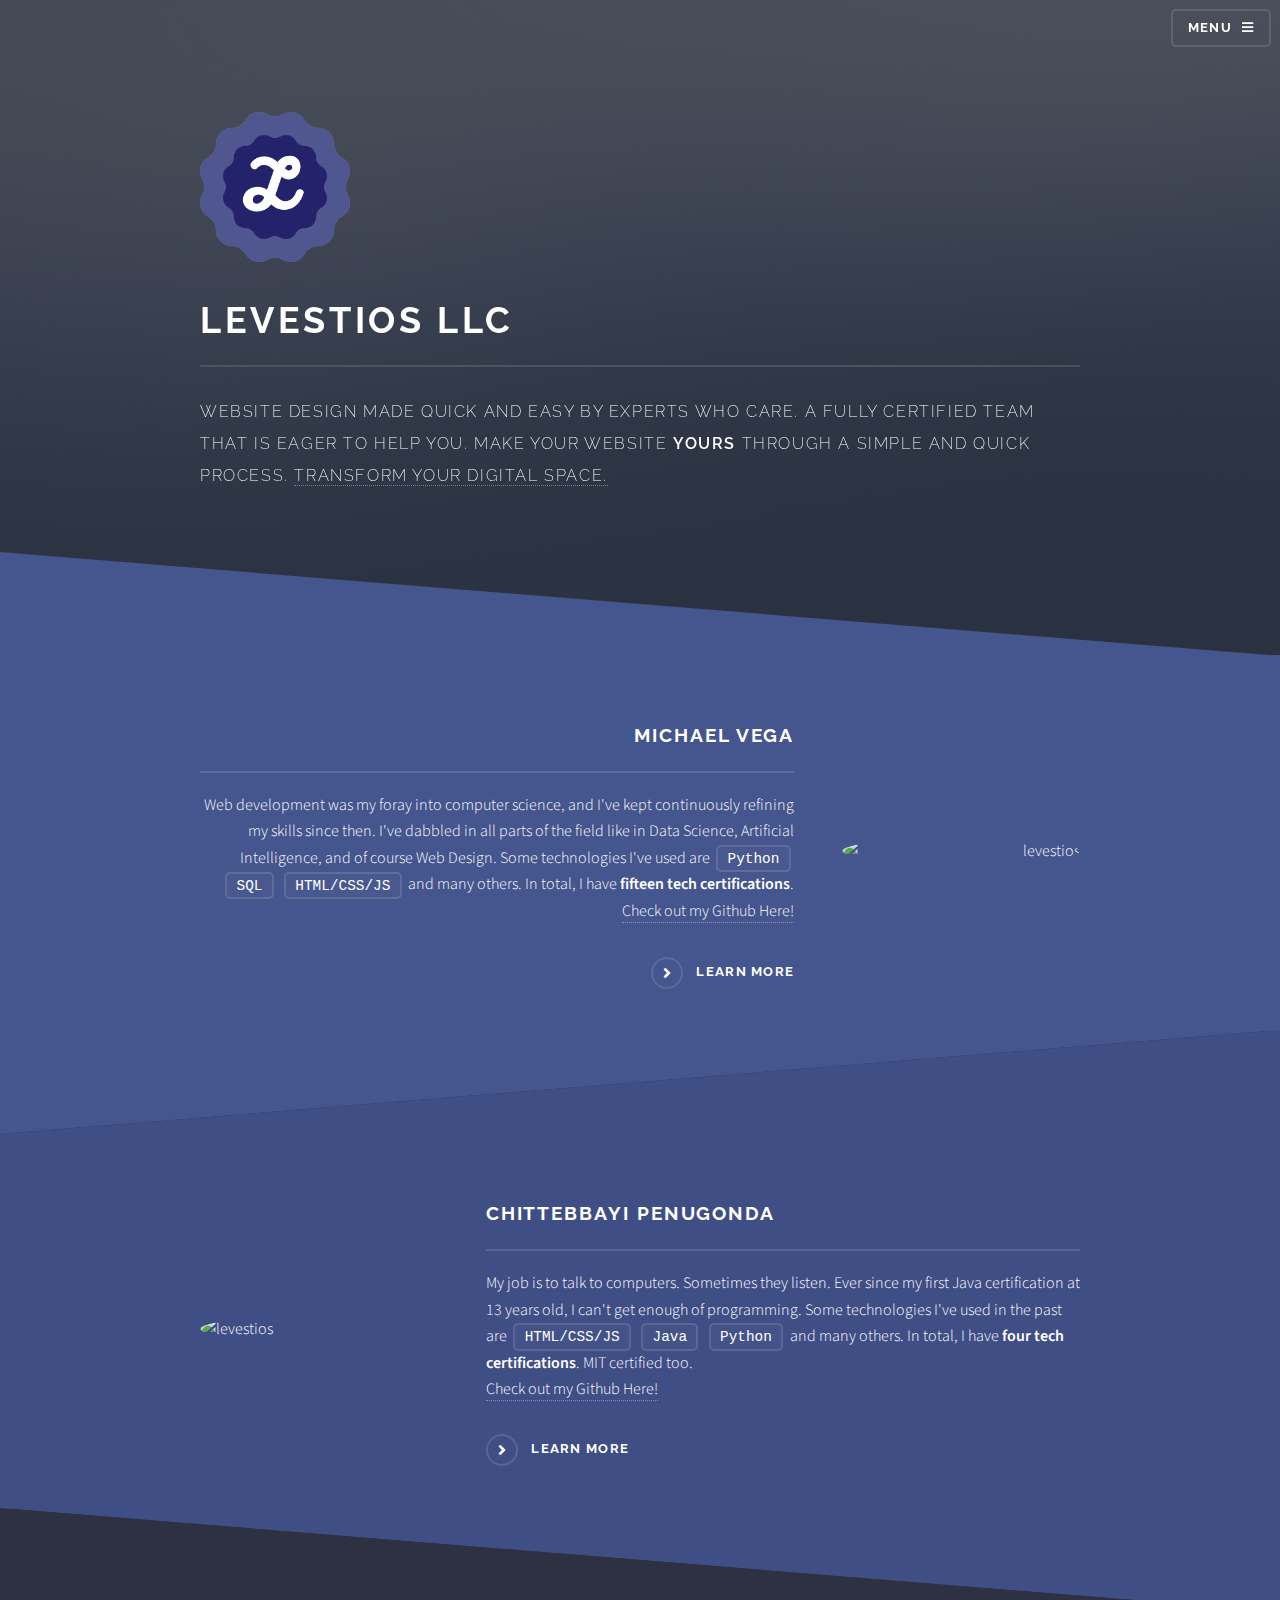
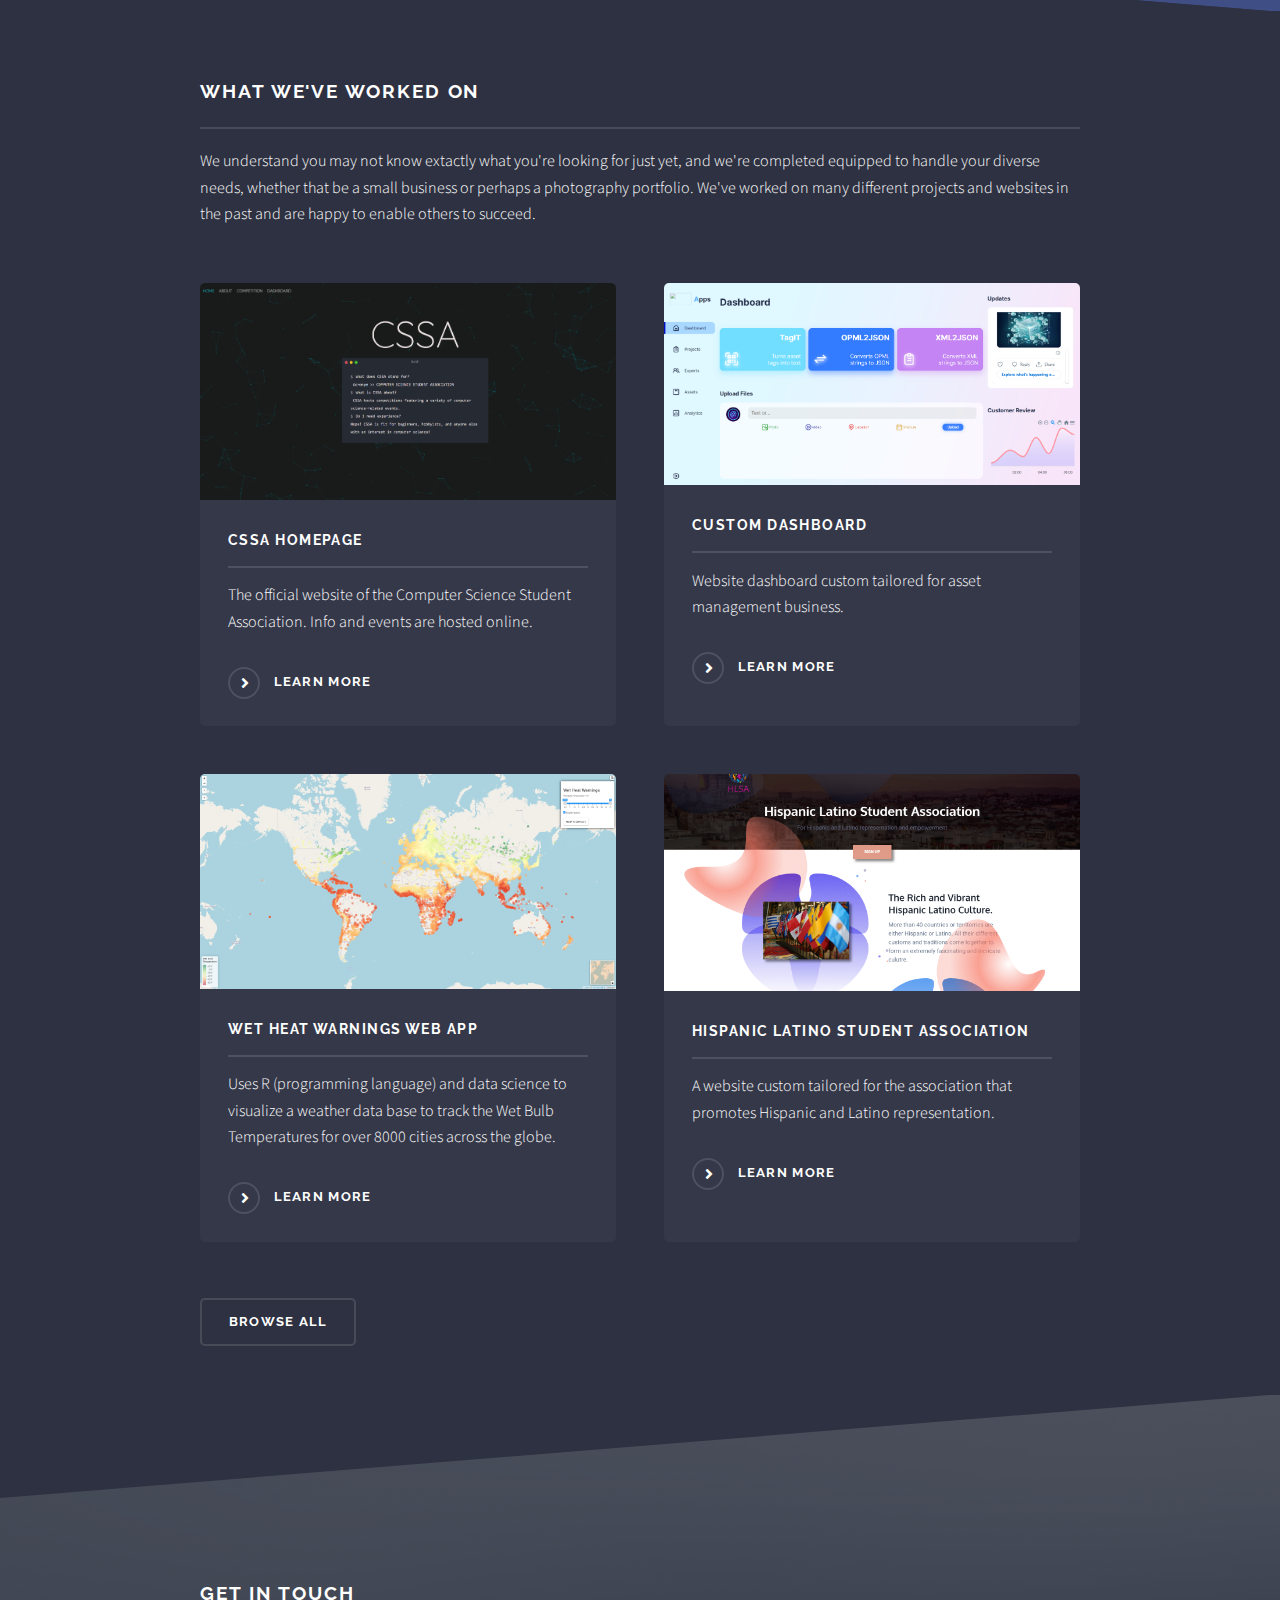
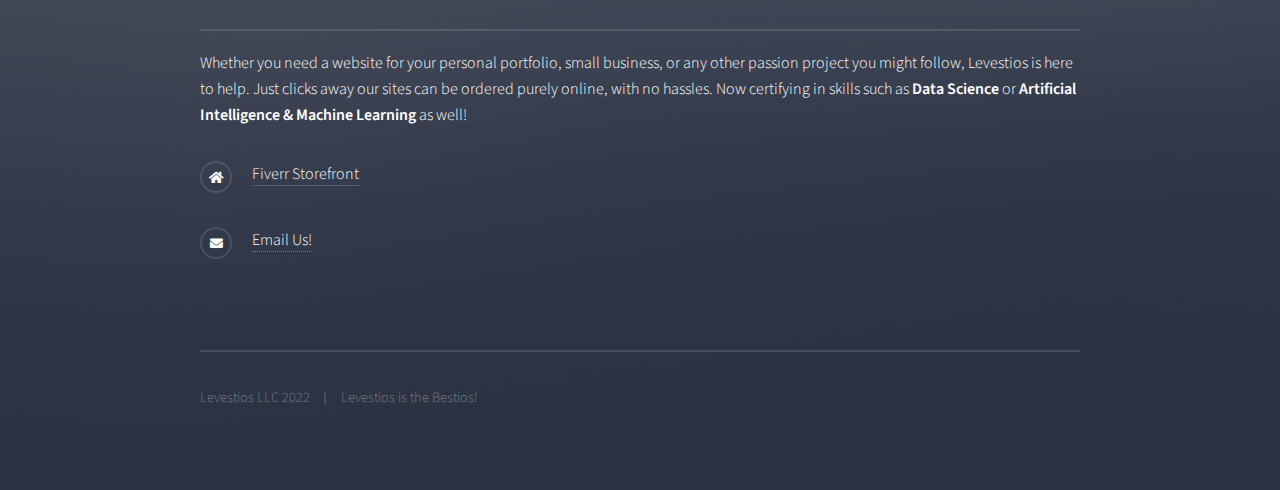
==== index.html @ 8ec15cff "Update Portfolio and Fix Bug Add dashsitepic.png Update index.html" ====
<!DOCTYPE HTML>
<!--
	Solid State by HTML5 UP
	html5up.net | @ajlkn
	Free for personal and commercial use under the CCA 3.0 license (html5up.net/license)
-->
<html style="scroll-behavior: smooth">
	<head>
		<title>Levestios - Custom Web Design and Web Development</title>
		<meta charset="utf-8" />
		<meta name="viewport" content="width=device-width, initial-scale=1, user-scalable=no" />
		<link rel="stylesheet" href="assets/css/main.css" />
		<noscript><link rel="stylesheet" href="assets/css/noscript.css" /></noscript>
		<link rel="apple-touch-icon" sizes="180x180" href="/assets/favicon/apple-touch-icon.png">
		<link rel="icon" type="image/png" sizes="32x32" href="/assets/favicon/favicon-32x32.png">
		<link rel="icon" type="image/png" sizes="16x16" href="/assets/favicon/favicon-16x16.png">
		<link rel="manifest" href="/assets/favicon/site.webmanifest">
		<link rel="mask-icon" href="/assets/favicon/safari-pinned-tab.svg" color="#5bbad5">
		<link rel="shortcut icon" href="/assets/favicon/favicon.ico">
		<meta name="msapplication-TileColor" content="#da532c">
		<meta name="msapplication-config" content="/assets/favicon/browserconfig.xml">
		<meta name="theme-color" content="#ffffff">
		<meta name="description" content="Levestios LLC offers quick and easy business solution to your custom Web Development and Web Design needs. Our certified team will help you succeed, with sites custom tailored to any diverse interest you may have.">
	</head>
	<body class="is-preload">

		<!-- Page Wrapper -->
			<div id="page-wrapper">

				<!-- Header -->
					<header id="header" class="alt">
						<h1><a href="index.html">Levestios LLC</a></h1>
						<nav>
							<a href="#menu">Menu</a>
						</nav>
					</header>

				<!-- Menu -->
					<nav id="menu">
						<div class="inner">
							<h2>Menu</h2>
							<ul class="links">
								<li><a href="index.html">Home</a></li>
								<!--<li><a href="generic.html">Generic</a></li>-->
								<li><a href="#two">Our Team</a></li>
								<li><a href="#four">Portfolio</a></li>
                                <li><a href="#footer">Contact Us</a></li>
							</ul>
							<a href="#" class="close">Close</a>
						</div>
					</nav>

				<!-- Banner -->
					<section id="banner">
						<div class="inner">
							<div class="logo"><img style="width:150px;" src="/images/levestiostemplogo150.png" alt="levestios"/></div>
							<h2>Levestios LLC</h2>
							<p>Website Design made Quick and Easy by Experts Who Care. A Fully Certified Team that is Eager to help you. Make Your Website <b>Yours</b> through a Simple and Quick Process. <a href="https://www.fiverr.com/levestios" target="_blank" rel="noopener noreferrer"> Transform your Digital Space. </a></p>
						</div>
					</section>

				<!-- Wrapper -->
					<section id="wrapper">

						<!-- One 
							<section id="one" class="wrapper spotlight style1">
								<div class="inner">
									<a href="#" class="image"><img src="images/pic01.jpg" alt="" /></a>
									<div class="content">
										<h2 class="major">Magna arcu feugiat</h2>
										<p>Lorem ipsum dolor sit amet, etiam lorem adipiscing elit. Cras turpis ante, nullam sit amet turpis non, sollicitudin posuere urna. Mauris id tellus arcu. Nunc vehicula id nulla dignissim dapibus. Nullam ultrices, neque et faucibus viverra, ex nulla cursus.</p>
										<a href="#" class="special">Learn more</a>
									</div>
								</div>
							</section>
                        -->
						<!-- Two -->
							<section id="two" class="wrapper alt spotlight style2" style="padding-top: 1em;">
								<div class="inner">
									<a href="https://www.linkedin.com/in/michael-vega-97745521a/" class="image" target="_blank" rel="noopener noreferrer" ><img src="https://media-exp1.licdn.com/dms/image/C4E03AQGpZi_vOXliXg/profile-displayphoto-shrink_800_800/0/1629336868183?e=1662595200&v=beta&t=Gaq4gR0NbRN5dTYi8Jad72DLJrU2Q2PyxIu1vJbA6wo" alt="levestios" /></a>
									<div class="content">
										<h2 class="major">Michael Vega</h2>
										<p>Web development was my foray into computer science, and I've kept continuously refining my skills since then. I've dabbled in all parts of the field like in Data Science, Artificial Intelligence, and of course Web Design. Some technologies I've used are <code>Python</code> <code>SQL</code> <code>HTML/CSS/JS</code> and many others. In total, I have <b>fifteen tech certifications</b>. <br /><a href="https://github.com/michaelvega" target="_blank" rel="noopener noreferrer">Check out my Github Here!</a></p>
										<a href="https://www.linkedin.com/in/michael-vega-97745521a/" target="_blank" rel="noopener noreferrer" class="special">Learn more</a>
									</div>
								</div>
							</section>
                            
						<!-- Three -->
							<section id="three" class="wrapper spotlight style3" style="padding-top: 1em;">
								<div class="inner">
									<a href="https://www.linkedin.com/in/chittebbayi-penugonda-4a03ab209/" class="image" target="_blank" rel="noopener noreferrer"><img src="https://media-exp1.licdn.com/dms/image/C4E03AQGyLd-Wp8QLLg/profile-displayphoto-shrink_400_400/0/1629583578107?e=1662595200&v=beta&t=_5Z2n3_vvBmTaMFYYf-M320PAJbXQGPF---VeZ15OpM" alt="levestios" /></a>
									<div class="content">
										<h2 class="major">Chittebbayi Penugonda</h2>
										<p>My job is to talk to computers. Sometimes they listen. Ever since my first Java certification at 13 years old, I can't get enough of programming. Some technologies I've used in the past are <code>HTML/CSS/JS</code> <code>Java</code> <code>Python</code> and many others. In total, I have <b>four tech certifications</b>. MIT certified too. <br /><a href="https://github.com/ChittebbayiPenugonda" target="_blank" rel="noopener noreferrer">Check out my Github Here!</a></p>
										<a href="https://www.linkedin.com/in/chittebbayi-penugonda-4a03ab209/" target="_blank" rel="noopener noreferrer" class="special">Learn more</a>
									</div>
								</div>
							</section>
                        
						<!-- Four -->
							<section id="four" class="wrapper alt style1" style="padding-top: 1em;">
								<div class="inner">
									<h2 class="major">What We've Worked On</h2>
									<p>We understand you may not know extactly what you're looking for just yet, and we're completed equipped to handle your diverse needs, whether that be a small business or perhaps a photography portfolio. We've worked on many different projects and websites in the past and are happy to enable others to succeed. </p>
									<section class="features">
										<article>
											<a href="https://chittebbayipenugonda.github.io/Portfo/" target="_blank" rel="noopener noreferrer" class="image"><img src="images/cssapic2.png" alt="levestios" /></a>
											<h3 class="major">CSSA Homepage</h3>
											<p>The official website of the Computer Science Student Association. Info and events are hosted online.</p>
											<a href="https://chittebbayipenugonda.github.io/Portfo/" class="special" target="_blank" rel="noopener noreferrer">Learn more</a>
										</article>
										<article>
											<a href="#" class="image"><img src="images/dashsitepic.png" alt="levestios" /></a>
											<h3 class="major">Custom Dashboard</h3>
											<p>Website dashboard custom tailored for asset management business. </p>
											<a href="#" class="special" class="special">Learn more</a>
										</article>
										<article>
											<a href="https://michaelvega.shinyapps.io/WetHeatWarnings/" target="_blank" rel="noopener noreferrer" class="image"><img src="images/wetheatwarningspic.png" alt="levestios" /></a>
											<h3 class="major">Wet Heat Warnings Web App</h3>
											<p>Uses R (programming language) and data science to visualize a weather data base to track the Wet Bulb Temperatures for over 8000 cities across the globe.</p>
											<a href="https://michaelvega.shinyapps.io/WetHeatWarnings/" class="special" target="_blank" rel="noopener noreferrer">Learn more</a>
										</article>
										<article>
											<a href="https://sfhlas.github.io/main/" target="_blank" rel="noopener noreferrer" class="image"><img src="images/hlsapic.png" alt="levestios" /></a>
											<h3 class="major">Hispanic Latino Student Association</h3>
											<p>A website custom tailored for the association that promotes Hispanic and Latino representation. </p>
											<a href="https://sfhlas.github.io/main/" class="special" target="_blank" rel="noopener noreferrer">Learn more</a>
										</article>
									</section>
									<ul class="actions">
										<li><a href="#four" class="button">Browse All</a></li>
									</ul>
								</div>
							</section>

					</section>

				<!-- Footer -->
					<section id="footer">
						<div class="inner">
							<h2 class="major">Get in touch</h2>
							<p>Whether you need a website for your personal portfolio, small business, or any other passion project you might follow, Levestios is here to help. Just clicks away our sites can be ordered purely online, with no hassles. Now certifying in skills such as <b>Data Science</b> or <b>Artificial Intelligence & Machine Learning</b> as well! </p>
                            <!--
							<form method="post" action="#">
								<div class="fields">
									<div class="field">
										<label for="name">Name</label>
										<input type="text" name="name" id="name" />
									</div>
									<div class="field">
										<label for="email">Email</label>
										<input type="email" name="email" id="email" />
									</div>
									<div class="field">
										<label for="message">Message</label>
										<textarea name="message" id="message" rows="4"></textarea>
									</div>
								</div>
								<ul class="actions">
									<li><input type="submit" value="Send Message" /></li>
								</ul>
							</form>
                            -->
							<ul class="contact">
								<li class="icon solid fa-home">
									<a href="https://www.fiverr.com/levestios" target="_blank" rel="noopener noreferrer">Fiverr Storefront</a>
								</li>
                                <!--
								<li class="icon solid fa-phone">(000) 000-0000</li>-->
								<li class="icon solid fa-envelope"><a href="mailto: levestios@gmail.com">Email Us!</a></li>
                                <!--
								<li class="icon brands fa-twitter"><a href="#">twitter.com/untitled-tld</a></li>
								<li class="icon brands fa-facebook-f"><a href="#">facebook.com/untitled-tld</a></li>
								<li class="icon brands fa-instagram"><a href="#">instagram.com/untitled-tld</a></li>
                                -->
							</ul>
							<ul class="copyright">
								<li>Levestios LLC 2022</li><!--<li>Design: <a href="http://html5up.net">HTML5 UP</a></li>--><li>Levestios is the Bestios!</li>
							</ul>
						</div>
					</section>

			</div>

		<!-- Scripts -->
			<script src="assets/js/jquery.min.js"></script>
			<script src="assets/js/jquery.scrollex.min.js"></script>
			<script src="assets/js/browser.min.js"></script>
			<script src="assets/js/breakpoints.min.js"></script>
			<script src="assets/js/util.js"></script>
			<script src="assets/js/main.js"></script>

	</body>
</html>
---- assets/css/main.css ----
@import url(fontawesome-all.min.css);
@import url("https://fonts.googleapis.com/css?family=Raleway:200,700|Source+Sans+Pro:300,600,300italic,600italic");

/*
	Solid State by HTML5 UP
	html5up.net | @ajlkn
	Free for personal and commercial use under the CCA 3.0 license (html5up.net/license)
*/

html, body, div, span, applet, object,
iframe, h1, h2, h3, h4, h5, h6, p, blockquote,
pre, a, abbr, acronym, address, big, cite,
code, del, dfn, em, img, ins, kbd, q, s, samp,
small, strike, strong, sub, sup, tt, var, b,
u, i, center, dl, dt, dd, ol, ul, li, fieldset,
form, label, legend, table, caption, tbody,
tfoot, thead, tr, th, td, article, aside,
canvas, details, embed, figure, figcaption,
footer, header, hgroup, menu, nav, output, ruby,
section, summary, time, mark, audio, video {
	margin: 0;
	padding: 0;
	border: 0;
	font-size: 100%;
	font: inherit;
	vertical-align: baseline;}

article, aside, details, figcaption, figure,
footer, header, hgroup, menu, nav, section {
	display: block;}

body {
	line-height: 1;
}

ol, ul {
	list-style: none;
}

blockquote, q {
	quotes: none;
}

	blockquote:before, blockquote:after, q:before, q:after {
		content: '';
		content: none;
	}

table {
	border-collapse: collapse;
	border-spacing: 0;
}

body {
	-webkit-text-size-adjust: none;
}

mark {
	background-color: transparent;
	color: inherit;
}

input::-moz-focus-inner {
	border: 0;
	padding: 0;
}

input, select, textarea {
	-moz-appearance: none;
	-webkit-appearance: none;
	-ms-appearance: none;
	appearance: none;
}

/* Basic */

	@-ms-viewport {
		width: device-width;
	}

	body {
		-ms-overflow-style: scrollbar;
	}

	@media screen and (max-width: 480px) {

		html, body {
			min-width: 320px;
		}

	}

	html {
		box-sizing: border-box;
	}

	*, *:before, *:after {
		box-sizing: inherit;
	}

	body {
		background-color: #2e3141;
		background-image: linear-gradient(to top, rgba(46, 49, 65, 0.8), rgba(46, 49, 65, 0.8)), url("../../images/bg.jpg");
		background-size: auto,
 cover;
		background-attachment: fixed,
 fixed;
		background-position: center,
 center;
	}

		body.is-preload *, body.is-preload *:before, body.is-preload *:after {
			-moz-animation: none !important;
			-webkit-animation: none !important;
			-ms-animation: none !important;
			animation: none !important;
			-moz-transition: none !important;
			-webkit-transition: none !important;
			-ms-transition: none !important;
			transition: none !important;
		}

/* Type */

	body, input, select, textarea {
		color: #ffffff;
		font-family: "Source Sans Pro", Helvetica, sans-serif;
		font-size: 16.5pt;
		font-weight: 300;
		line-height: 1.65;
	}

		@media screen and (max-width: 1680px) {

			body, input, select, textarea {
				font-size: 13pt;
			}

		}

		@media screen and (max-width: 1280px) {

			body, input, select, textarea {
				font-size: 12pt;
			}

		}

		@media screen and (max-width: 980px) {

			body, input, select, textarea {
				font-size: 12pt;
			}

		}

		@media screen and (max-width: 736px) {

			body, input, select, textarea {
				font-size: 12pt;
			}

		}

		@media screen and (max-width: 480px) {

			body, input, select, textarea {
				font-size: 12pt;
			}

		}

	a {
		-moz-transition: color 0.2s ease-in-out, border-bottom-color 0.2s ease-in-out;
		-webkit-transition: color 0.2s ease-in-out, border-bottom-color 0.2s ease-in-out;
		-ms-transition: color 0.2s ease-in-out, border-bottom-color 0.2s ease-in-out;
		transition: color 0.2s ease-in-out, border-bottom-color 0.2s ease-in-out;
		border-bottom: dotted 1px rgba(255, 255, 255, 0.35);
		color: #ffffff;
		text-decoration: none;
	}

		a:hover {
			border-bottom-color: transparent;
			color: #ffffff !important;
		}

		a.special:not(.button) {
			text-decoration: none;
			border-bottom: 0;
			display: block;
			font-family: Raleway, Helvetica, sans-serif;
			font-size: 0.8em;
			font-weight: 700;
			letter-spacing: 0.1em;
			margin: 0 0 2em 0;
			text-transform: uppercase;
		}

			a.special:not(.button):before {
				-moz-osx-font-smoothing: grayscale;
				-webkit-font-smoothing: antialiased;
				display: inline-block;
				font-style: normal;
				font-variant: normal;
				text-rendering: auto;
				line-height: 1;
				text-transform: none !important;
				font-family: 'Font Awesome 5 Free';
				font-weight: 900;
			}

			a.special:not(.button):before {
				-moz-transition: background-color 0.2s ease-in-out;
				-webkit-transition: background-color 0.2s ease-in-out;
				-ms-transition: background-color 0.2s ease-in-out;
				transition: background-color 0.2s ease-in-out;
				border-radius: 100%;
				border: solid 2px rgba(255, 255, 255, 0.125);
				content: '\f105';
				display: inline-block;
				font-size: 1.25em;
				height: 2em;
				line-height: 1.75em;
				margin-right: 0.85em;
				text-align: center;
				text-indent: 0.15em;
				vertical-align: middle;
				width: 2em;
			}

			a.special:not(.button):hover:before {
				background-color: rgba(255, 255, 255, 0.025);
			}

			a.special:not(.button):active:before {
				background-color: rgba(255, 255, 255, 0.075);
			}

	strong, b {
		color: #ffffff;
		font-weight: 600;
	}

	em, i {
		font-style: italic;
	}

	p {
		margin: 0 0 2em 0;
	}

	h1, h2, h3, h4, h5, h6 {
		color: #ffffff;
		font-family: Raleway, Helvetica, sans-serif;
		font-weight: 700;
		letter-spacing: 0.1em;
		margin: 0 0 1em 0;
		text-transform: uppercase;
	}

		h1 a, h2 a, h3 a, h4 a, h5 a, h6 a {
			color: inherit;
			text-decoration: none;
			border-bottom: 0;
		}

		h1 span, h2 span, h3 span, h4 span, h5 span, h6 span {
			font-weight: 200;
		}

		h1.major, h2.major, h3.major, h4.major, h5.major, h6.major {
			padding-bottom: 1em;
			border-bottom: solid 2px rgba(255, 255, 255, 0.125);
		}

	h2 {
		font-size: 1.2em;
	}

	h3 {
		font-size: 0.9em;
	}

	h4 {
		font-size: 0.7em;
	}

	h5 {
		font-size: 0.7em;
	}

	h6 {
		font-size: 0.7em;
	}

	@media screen and (max-width: 736px) {

		h2 {
			font-size: 1em;
		}

		h3 {
			font-size: 0.8em;
		}

	}

	sub {
		font-size: 0.8em;
		position: relative;
		top: 0.5em;
	}

	sup {
		font-size: 0.8em;
		position: relative;
		top: -0.5em;
	}

	blockquote {
		border-left: solid 4px rgba(255, 255, 255, 0.125);
		font-style: italic;
		margin: 0 0 2em 0;
		padding: 0.5em 0 0.5em 2em;
	}

	code {
		background: rgba(255, 255, 255, 0.025);
		border-radius: 5px;
		border: solid 2px rgba(255, 255, 255, 0.125);
		font-family: "Courier New", monospace;
		font-size: 0.9em;
		margin: 0 0.25em;
		padding: 0.25em 0.65em;
	}

	pre {
		-webkit-overflow-scrolling: touch;
		font-family: "Courier New", monospace;
		font-size: 0.9em;
		margin: 0 0 2em 0;
	}

		pre code {
			display: block;
			line-height: 1.75em;
			padding: 1em 1.5em;
			overflow-x: auto;
		}

	hr {
		border: 0;
		border-bottom: solid 2px rgba(255, 255, 255, 0.125);
		margin: 2.5em 0;
	}

		hr.major {
			margin: 4em 0;
		}

	.align-left {
		text-align: left;
	}

	.align-center {
		text-align: center;
	}

	.align-right {
		text-align: right;
	}

/* Row */

	.row {
		display: flex;
		flex-wrap: wrap;
		box-sizing: border-box;
		align-items: stretch;
	}

		.row > * {
			box-sizing: border-box;
		}

		.row.gtr-uniform > * > :last-child {
			margin-bottom: 0;
		}

		.row.aln-left {
			justify-content: flex-start;
		}

		.row.aln-center {
			justify-content: center;
		}

		.row.aln-right {
			justify-content: flex-end;
		}

		.row.aln-top {
			align-items: flex-start;
		}

		.row.aln-middle {
			align-items: center;
		}

		.row.aln-bottom {
			align-items: flex-end;
		}

		.row > .imp {
			order: -1;
		}

		.row > .col-1 {
			width: 8.33333%;
		}

		.row > .off-1 {
			margin-left: 8.33333%;
		}

		.row > .col-2 {
			width: 16.66667%;
		}

		.row > .off-2 {
			margin-left: 16.66667%;
		}

		.row > .col-3 {
			width: 25%;
		}

		.row > .off-3 {
			margin-left: 25%;
		}

		.row > .col-4 {
			width: 33.33333%;
		}

		.row > .off-4 {
			margin-left: 33.33333%;
		}

		.row > .col-5 {
			width: 41.66667%;
		}

		.row > .off-5 {
			margin-left: 41.66667%;
		}

		.row > .col-6 {
			width: 50%;
		}

		.row > .off-6 {
			margin-left: 50%;
		}

		.row > .col-7 {
			width: 58.33333%;
		}

		.row > .off-7 {
			margin-left: 58.33333%;
		}

		.row > .col-8 {
			width: 66.66667%;
		}

		.row > .off-8 {
			margin-left: 66.66667%;
		}

		.row > .col-9 {
			width: 75%;
		}

		.row > .off-9 {
			margin-left: 75%;
		}

		.row > .col-10 {
			width: 83.33333%;
		}

		.row > .off-10 {
			margin-left: 83.33333%;
		}

		.row > .col-11 {
			width: 91.66667%;
		}

		.row > .off-11 {
			margin-left: 91.66667%;
		}

		.row > .col-12 {
			width: 100%;
		}

		.row > .off-12 {
			margin-left: 100%;
		}

		.row.gtr-0 {
			margin-top: 0;
			margin-left: 0em;
		}

			.row.gtr-0 > * {
				padding: 0 0 0 0em;
			}

			.row.gtr-0.gtr-uniform {
				margin-top: 0em;
			}

				.row.gtr-0.gtr-uniform > * {
					padding-top: 0em;
				}

		.row.gtr-25 {
			margin-top: 0;
			margin-left: -0.4375em;
		}

			.row.gtr-25 > * {
				padding: 0 0 0 0.4375em;
			}

			.row.gtr-25.gtr-uniform {
				margin-top: -0.4375em;
			}

				.row.gtr-25.gtr-uniform > * {
					padding-top: 0.4375em;
				}

		.row.gtr-50 {
			margin-top: 0;
			margin-left: -0.875em;
		}

			.row.gtr-50 > * {
				padding: 0 0 0 0.875em;
			}

			.row.gtr-50.gtr-uniform {
				margin-top: -0.875em;
			}

				.row.gtr-50.gtr-uniform > * {
					padding-top: 0.875em;
				}

		.row {
			margin-top: 0;
			margin-left: -1.75em;
		}

			.row > * {
				padding: 0 0 0 1.75em;
			}

			.row.gtr-uniform {
				margin-top: -1.75em;
			}

				.row.gtr-uniform > * {
					padding-top: 1.75em;
				}

		.row.gtr-150 {
			margin-top: 0;
			margin-left: -2.625em;
		}

			.row.gtr-150 > * {
				padding: 0 0 0 2.625em;
			}

			.row.gtr-150.gtr-uniform {
				margin-top: -2.625em;
			}

				.row.gtr-150.gtr-uniform > * {
					padding-top: 2.625em;
				}

		.row.gtr-200 {
			margin-top: 0;
			margin-left: -3.5em;
		}

			.row.gtr-200 > * {
				padding: 0 0 0 3.5em;
			}

			.row.gtr-200.gtr-uniform {
				margin-top: -3.5em;
			}

				.row.gtr-200.gtr-uniform > * {
					padding-top: 3.5em;
				}

		@media screen and (max-width: 1680px) {

			.row {
				display: flex;
				flex-wrap: wrap;
				box-sizing: border-box;
				align-items: stretch;
			}

				.row > * {
					box-sizing: border-box;
				}

				.row.gtr-uniform > * > :last-child {
					margin-bottom: 0;
				}

				.row.aln-left {
					justify-content: flex-start;
				}

				.row.aln-center {
					justify-content: center;
				}

				.row.aln-right {
					justify-content: flex-end;
				}

				.row.aln-top {
					align-items: flex-start;
				}

				.row.aln-middle {
					align-items: center;
				}

				.row.aln-bottom {
					align-items: flex-end;
				}

				.row > .imp-xlarge {
					order: -1;
				}

				.row > .col-1-xlarge {
					width: 8.33333%;
				}

				.row > .off-1-xlarge {
					margin-left: 8.33333%;
				}

				.row > .col-2-xlarge {
					width: 16.66667%;
				}

				.row > .off-2-xlarge {
					margin-left: 16.66667%;
				}

				.row > .col-3-xlarge {
					width: 25%;
				}

				.row > .off-3-xlarge {
					margin-left: 25%;
				}

				.row > .col-4-xlarge {
					width: 33.33333%;
				}

				.row > .off-4-xlarge {
					margin-left: 33.33333%;
				}

				.row > .col-5-xlarge {
					width: 41.66667%;
				}

				.row > .off-5-xlarge {
					margin-left: 41.66667%;
				}

				.row > .col-6-xlarge {
					width: 50%;
				}

				.row > .off-6-xlarge {
					margin-left: 50%;
				}

				.row > .col-7-xlarge {
					width: 58.33333%;
				}

				.row > .off-7-xlarge {
					margin-left: 58.33333%;
				}

				.row > .col-8-xlarge {
					width: 66.66667%;
				}

				.row > .off-8-xlarge {
					margin-left: 66.66667%;
				}

				.row > .col-9-xlarge {
					width: 75%;
				}

				.row > .off-9-xlarge {
					margin-left: 75%;
				}

				.row > .col-10-xlarge {
					width: 83.33333%;
				}

				.row > .off-10-xlarge {
					margin-left: 83.33333%;
				}

				.row > .col-11-xlarge {
					width: 91.66667%;
				}

				.row > .off-11-xlarge {
					margin-left: 91.66667%;
				}

				.row > .col-12-xlarge {
					width: 100%;
				}

				.row > .off-12-xlarge {
					margin-left: 100%;
				}

				.row.gtr-0 {
					margin-top: 0;
					margin-left: 0em;
				}

					.row.gtr-0 > * {
						padding: 0 0 0 0em;
					}

					.row.gtr-0.gtr-uniform {
						margin-top: 0em;
					}

						.row.gtr-0.gtr-uniform > * {
							padding-top: 0em;
						}

				.row.gtr-25 {
					margin-top: 0;
					margin-left: -0.4375em;
				}

					.row.gtr-25 > * {
						padding: 0 0 0 0.4375em;
					}

					.row.gtr-25.gtr-uniform {
						margin-top: -0.4375em;
					}

						.row.gtr-25.gtr-uniform > * {
							padding-top: 0.4375em;
						}

				.row.gtr-50 {
					margin-top: 0;
					margin-left: -0.875em;
				}

					.row.gtr-50 > * {
						padding: 0 0 0 0.875em;
					}

					.row.gtr-50.gtr-uniform {
						margin-top: -0.875em;
					}

						.row.gtr-50.gtr-uniform > * {
							padding-top: 0.875em;
						}

				.row {
					margin-top: 0;
					margin-left: -1.75em;
				}

					.row > * {
						padding: 0 0 0 1.75em;
					}

					.row.gtr-uniform {
						margin-top: -1.75em;
					}

						.row.gtr-uniform > * {
							padding-top: 1.75em;
						}

				.row.gtr-150 {
					margin-top: 0;
					margin-left: -2.625em;
				}

					.row.gtr-150 > * {
						padding: 0 0 0 2.625em;
					}

					.row.gtr-150.gtr-uniform {
						margin-top: -2.625em;
					}

						.row.gtr-150.gtr-uniform > * {
							padding-top: 2.625em;
						}

				.row.gtr-200 {
					margin-top: 0;
					margin-left: -3.5em;
				}

					.row.gtr-200 > * {
						padding: 0 0 0 3.5em;
					}

					.row.gtr-200.gtr-uniform {
						margin-top: -3.5em;
					}

						.row.gtr-200.gtr-uniform > * {
							padding-top: 3.5em;
						}

		}

		@media screen and (max-width: 1280px) {

			.row {
				display: flex;
				flex-wrap: wrap;
				box-sizing: border-box;
				align-items: stretch;
			}

				.row > * {
					box-sizing: border-box;
				}

				.row.gtr-uniform > * > :last-child {
					margin-bottom: 0;
				}

				.row.aln-left {
					justify-content: flex-start;
				}

				.row.aln-center {
					justify-content: center;
				}

				.row.aln-right {
					justify-content: flex-end;
				}

				.row.aln-top {
					align-items: flex-start;
				}

				.row.aln-middle {
					align-items: center;
				}

				.row.aln-bottom {
					align-items: flex-end;
				}

				.row > .imp-large {
					order: -1;
				}

				.row > .col-1-large {
					width: 8.33333%;
				}

				.row > .off-1-large {
					margin-left: 8.33333%;
				}

				.row > .col-2-large {
					width: 16.66667%;
				}

				.row > .off-2-large {
					margin-left: 16.66667%;
				}

				.row > .col-3-large {
					width: 25%;
				}

				.row > .off-3-large {
					margin-left: 25%;
				}

				.row > .col-4-large {
					width: 33.33333%;
				}

				.row > .off-4-large {
					margin-left: 33.33333%;
				}

				.row > .col-5-large {
					width: 41.66667%;
				}

				.row > .off-5-large {
					margin-left: 41.66667%;
				}

				.row > .col-6-large {
					width: 50%;
				}

				.row > .off-6-large {
					margin-left: 50%;
				}

				.row > .col-7-large {
					width: 58.33333%;
				}

				.row > .off-7-large {
					margin-left: 58.33333%;
				}

				.row > .col-8-large {
					width: 66.66667%;
				}

				.row > .off-8-large {
					margin-left: 66.66667%;
				}

				.row > .col-9-large {
					width: 75%;
				}

				.row > .off-9-large {
					margin-left: 75%;
				}

				.row > .col-10-large {
					width: 83.33333%;
				}

				.row > .off-10-large {
					margin-left: 83.33333%;
				}

				.row > .col-11-large {
					width: 91.66667%;
				}

				.row > .off-11-large {
					margin-left: 91.66667%;
				}

				.row > .col-12-large {
					width: 100%;
				}

				.row > .off-12-large {
					margin-left: 100%;
				}

				.row.gtr-0 {
					margin-top: 0;
					margin-left: 0em;
				}

					.row.gtr-0 > * {
						padding: 0 0 0 0em;
					}

					.row.gtr-0.gtr-uniform {
						margin-top: 0em;
					}

						.row.gtr-0.gtr-uniform > * {
							padding-top: 0em;
						}

				.row.gtr-25 {
					margin-top: 0;
					margin-left: -0.4375em;
				}

					.row.gtr-25 > * {
						padding: 0 0 0 0.4375em;
					}

					.row.gtr-25.gtr-uniform {
						margin-top: -0.4375em;
					}

						.row.gtr-25.gtr-uniform > * {
							padding-top: 0.4375em;
						}

				.row.gtr-50 {
					margin-top: 0;
					margin-left: -0.875em;
				}

					.row.gtr-50 > * {
						padding: 0 0 0 0.875em;
					}

					.row.gtr-50.gtr-uniform {
						margin-top: -0.875em;
					}

						.row.gtr-50.gtr-uniform > * {
							padding-top: 0.875em;
						}

				.row {
					margin-top: 0;
					margin-left: -1.75em;
				}

					.row > * {
						padding: 0 0 0 1.75em;
					}

					.row.gtr-uniform {
						margin-top: -1.75em;
					}

						.row.gtr-uniform > * {
							padding-top: 1.75em;
						}

				.row.gtr-150 {
					margin-top: 0;
					margin-left: -2.625em;
				}

					.row.gtr-150 > * {
						padding: 0 0 0 2.625em;
					}

					.row.gtr-150.gtr-uniform {
						margin-top: -2.625em;
					}

						.row.gtr-150.gtr-uniform > * {
							padding-top: 2.625em;
						}

				.row.gtr-200 {
					margin-top: 0;
					margin-left: -3.5em;
				}

					.row.gtr-200 > * {
						padding: 0 0 0 3.5em;
					}

					.row.gtr-200.gtr-uniform {
						margin-top: -3.5em;
					}

						.row.gtr-200.gtr-uniform > * {
							padding-top: 3.5em;
						}

		}

		@media screen and (max-width: 980px) {

			.row {
				display: flex;
				flex-wrap: wrap;
				box-sizing: border-box;
				align-items: stretch;
			}

				.row > * {
					box-sizing: border-box;
				}

				.row.gtr-uniform > * > :last-child {
					margin-bottom: 0;
				}

				.row.aln-left {
					justify-content: flex-start;
				}

				.row.aln-center {
					justify-content: center;
				}

				.row.aln-right {
					justify-content: flex-end;
				}

				.row.aln-top {
					align-items: flex-start;
				}

				.row.aln-middle {
					align-items: center;
				}

				.row.aln-bottom {
					align-items: flex-end;
				}

				.row > .imp-medium {
					order: -1;
				}

				.row > .col-1-medium {
					width: 8.33333%;
				}

				.row > .off-1-medium {
					margin-left: 8.33333%;
				}

				.row > .col-2-medium {
					width: 16.66667%;
				}

				.row > .off-2-medium {
					margin-left: 16.66667%;
				}

				.row > .col-3-medium {
					width: 25%;
				}

				.row > .off-3-medium {
					margin-left: 25%;
				}

				.row > .col-4-medium {
					width: 33.33333%;
				}

				.row > .off-4-medium {
					margin-left: 33.33333%;
				}

				.row > .col-5-medium {
					width: 41.66667%;
				}

				.row > .off-5-medium {
					margin-left: 41.66667%;
				}

				.row > .col-6-medium {
					width: 50%;
				}

				.row > .off-6-medium {
					margin-left: 50%;
				}

				.row > .col-7-medium {
					width: 58.33333%;
				}

				.row > .off-7-medium {
					margin-left: 58.33333%;
				}

				.row > .col-8-medium {
					width: 66.66667%;
				}

				.row > .off-8-medium {
					margin-left: 66.66667%;
				}

				.row > .col-9-medium {
					width: 75%;
				}

				.row > .off-9-medium {
					margin-left: 75%;
				}

				.row > .col-10-medium {
					width: 83.33333%;
				}

				.row > .off-10-medium {
					margin-left: 83.33333%;
				}

				.row > .col-11-medium {
					width: 91.66667%;
				}

				.row > .off-11-medium {
					margin-left: 91.66667%;
				}

				.row > .col-12-medium {
					width: 100%;
				}

				.row > .off-12-medium {
					margin-left: 100%;
				}

				.row.gtr-0 {
					margin-top: 0;
					margin-left: 0em;
				}

					.row.gtr-0 > * {
						padding: 0 0 0 0em;
					}

					.row.gtr-0.gtr-uniform {
						margin-top: 0em;
					}

						.row.gtr-0.gtr-uniform > * {
							padding-top: 0em;
						}

				.row.gtr-25 {
					margin-top: 0;
					margin-left: -0.4375em;
				}

					.row.gtr-25 > * {
						padding: 0 0 0 0.4375em;
					}

					.row.gtr-25.gtr-uniform {
						margin-top: -0.4375em;
					}

						.row.gtr-25.gtr-uniform > * {
							padding-top: 0.4375em;
						}

				.row.gtr-50 {
					margin-top: 0;
					margin-left: -0.875em;
				}

					.row.gtr-50 > * {
						padding: 0 0 0 0.875em;
					}

					.row.gtr-50.gtr-uniform {
						margin-top: -0.875em;
					}

						.row.gtr-50.gtr-uniform > * {
							padding-top: 0.875em;
						}

				.row {
					margin-top: 0;
					margin-left: -1.75em;
				}

					.row > * {
						padding: 0 0 0 1.75em;
					}

					.row.gtr-uniform {
						margin-top: -1.75em;
					}

						.row.gtr-uniform > * {
							padding-top: 1.75em;
						}

				.row.gtr-150 {
					margin-top: 0;
					margin-left: -2.625em;
				}

					.row.gtr-150 > * {
						padding: 0 0 0 2.625em;
					}

					.row.gtr-150.gtr-uniform {
						margin-top: -2.625em;
					}

						.row.gtr-150.gtr-uniform > * {
							padding-top: 2.625em;
						}

				.row.gtr-200 {
					margin-top: 0;
					margin-left: -3.5em;
				}

					.row.gtr-200 > * {
						padding: 0 0 0 3.5em;
					}

					.row.gtr-200.gtr-uniform {
						margin-top: -3.5em;
					}

						.row.gtr-200.gtr-uniform > * {
							padding-top: 3.5em;
						}

		}

		@media screen and (max-width: 736px) {

			.row {
				display: flex;
				flex-wrap: wrap;
				box-sizing: border-box;
				align-items: stretch;
			}

				.row > * {
					box-sizing: border-box;
				}

				.row.gtr-uniform > * > :last-child {
					margin-bottom: 0;
				}

				.row.aln-left {
					justify-content: flex-start;
				}

				.row.aln-center {
					justify-content: center;
				}

				.row.aln-right {
					justify-content: flex-end;
				}

				.row.aln-top {
					align-items: flex-start;
				}

				.row.aln-middle {
					align-items: center;
				}

				.row.aln-bottom {
					align-items: flex-end;
				}

				.row > .imp-small {
					order: -1;
				}

				.row > .col-1-small {
					width: 8.33333%;
				}

				.row > .off-1-small {
					margin-left: 8.33333%;
				}

				.row > .col-2-small {
					width: 16.66667%;
				}

				.row > .off-2-small {
					margin-left: 16.66667%;
				}

				.row > .col-3-small {
					width: 25%;
				}

				.row > .off-3-small {
					margin-left: 25%;
				}

				.row > .col-4-small {
					width: 33.33333%;
				}

				.row > .off-4-small {
					margin-left: 33.33333%;
				}

				.row > .col-5-small {
					width: 41.66667%;
				}

				.row > .off-5-small {
					margin-left: 41.66667%;
				}

				.row > .col-6-small {
					width: 50%;
				}

				.row > .off-6-small {
					margin-left: 50%;
				}

				.row > .col-7-small {
					width: 58.33333%;
				}

				.row > .off-7-small {
					margin-left: 58.33333%;
				}

				.row > .col-8-small {
					width: 66.66667%;
				}

				.row > .off-8-small {
					margin-left: 66.66667%;
				}

				.row > .col-9-small {
					width: 75%;
				}

				.row > .off-9-small {
					margin-left: 75%;
				}

				.row > .col-10-small {
					width: 83.33333%;
				}

				.row > .off-10-small {
					margin-left: 83.33333%;
				}

				.row > .col-11-small {
					width: 91.66667%;
				}

				.row > .off-11-small {
					margin-left: 91.66667%;
				}

				.row > .col-12-small {
					width: 100%;
				}

				.row > .off-12-small {
					margin-left: 100%;
				}

				.row.gtr-0 {
					margin-top: 0;
					margin-left: 0em;
				}

					.row.gtr-0 > * {
						padding: 0 0 0 0em;
					}

					.row.gtr-0.gtr-uniform {
						margin-top: 0em;
					}

						.row.gtr-0.gtr-uniform > * {
							padding-top: 0em;
						}

				.row.gtr-25 {
					margin-top: 0;
					margin-left: -0.3125em;
				}

					.row.gtr-25 > * {
						padding: 0 0 0 0.3125em;
					}

					.row.gtr-25.gtr-uniform {
						margin-top: -0.3125em;
					}

						.row.gtr-25.gtr-uniform > * {
							padding-top: 0.3125em;
						}

				.row.gtr-50 {
					margin-top: 0;
					margin-left: -0.625em;
				}

					.row.gtr-50 > * {
						padding: 0 0 0 0.625em;
					}

					.row.gtr-50.gtr-uniform {
						margin-top: -0.625em;
					}

						.row.gtr-50.gtr-uniform > * {
							padding-top: 0.625em;
						}

				.row {
					margin-top: 0;
					margin-left: -1.25em;
				}

					.row > * {
						padding: 0 0 0 1.25em;
					}

					.row.gtr-uniform {
						margin-top: -1.25em;
					}

						.row.gtr-uniform > * {
							padding-top: 1.25em;
						}

				.row.gtr-150 {
					margin-top: 0;
					margin-left: -1.875em;
				}

					.row.gtr-150 > * {
						padding: 0 0 0 1.875em;
					}

					.row.gtr-150.gtr-uniform {
						margin-top: -1.875em;
					}

						.row.gtr-150.gtr-uniform > * {
							padding-top: 1.875em;
						}

				.row.gtr-200 {
					margin-top: 0;
					margin-left: -2.5em;
				}

					.row.gtr-200 > * {
						padding: 0 0 0 2.5em;
					}

					.row.gtr-200.gtr-uniform {
						margin-top: -2.5em;
					}

						.row.gtr-200.gtr-uniform > * {
							padding-top: 2.5em;
						}

		}

		@media screen and (max-width: 480px) {

			.row {
				display: flex;
				flex-wrap: wrap;
				box-sizing: border-box;
				align-items: stretch;
			}

				.row > * {
					box-sizing: border-box;
				}

				.row.gtr-uniform > * > :last-child {
					margin-bottom: 0;
				}

				.row.aln-left {
					justify-content: flex-start;
				}

				.row.aln-center {
					justify-content: center;
				}

				.row.aln-right {
					justify-content: flex-end;
				}

				.row.aln-top {
					align-items: flex-start;
				}

				.row.aln-middle {
					align-items: center;
				}

				.row.aln-bottom {
					align-items: flex-end;
				}

				.row > .imp-xsmall {
					order: -1;
				}

				.row > .col-1-xsmall {
					width: 8.33333%;
				}

				.row > .off-1-xsmall {
					margin-left: 8.33333%;
				}

				.row > .col-2-xsmall {
					width: 16.66667%;
				}

				.row > .off-2-xsmall {
					margin-left: 16.66667%;
				}

				.row > .col-3-xsmall {
					width: 25%;
				}

				.row > .off-3-xsmall {
					margin-left: 25%;
				}

				.row > .col-4-xsmall {
					width: 33.33333%;
				}

				.row > .off-4-xsmall {
					margin-left: 33.33333%;
				}

				.row > .col-5-xsmall {
					width: 41.66667%;
				}

				.row > .off-5-xsmall {
					margin-left: 41.66667%;
				}

				.row > .col-6-xsmall {
					width: 50%;
				}

				.row > .off-6-xsmall {
					margin-left: 50%;
				}

				.row > .col-7-xsmall {
					width: 58.33333%;
				}

				.row > .off-7-xsmall {
					margin-left: 58.33333%;
				}

				.row > .col-8-xsmall {
					width: 66.66667%;
				}

				.row > .off-8-xsmall {
					margin-left: 66.66667%;
				}

				.row > .col-9-xsmall {
					width: 75%;
				}

				.row > .off-9-xsmall {
					margin-left: 75%;
				}

				.row > .col-10-xsmall {
					width: 83.33333%;
				}

				.row > .off-10-xsmall {
					margin-left: 83.33333%;
				}

				.row > .col-11-xsmall {
					width: 91.66667%;
				}

				.row > .off-11-xsmall {
					margin-left: 91.66667%;
				}

				.row > .col-12-xsmall {
					width: 100%;
				}

				.row > .off-12-xsmall {
					margin-left: 100%;
				}

				.row.gtr-0 {
					margin-top: 0;
					margin-left: 0em;
				}

					.row.gtr-0 > * {
						padding: 0 0 0 0em;
					}

					.row.gtr-0.gtr-uniform {
						margin-top: 0em;
					}

						.row.gtr-0.gtr-uniform > * {
							padding-top: 0em;
						}

				.row.gtr-25 {
					margin-top: 0;
					margin-left: -0.3125em;
				}

					.row.gtr-25 > * {
						padding: 0 0 0 0.3125em;
					}

					.row.gtr-25.gtr-uniform {
						margin-top: -0.3125em;
					}

						.row.gtr-25.gtr-uniform > * {
							padding-top: 0.3125em;
						}

				.row.gtr-50 {
					margin-top: 0;
					margin-left: -0.625em;
				}

					.row.gtr-50 > * {
						padding: 0 0 0 0.625em;
					}

					.row.gtr-50.gtr-uniform {
						margin-top: -0.625em;
					}

						.row.gtr-50.gtr-uniform > * {
							padding-top: 0.625em;
						}

				.row {
					margin-top: 0;
					margin-left: -1.25em;
				}

					.row > * {
						padding: 0 0 0 1.25em;
					}

					.row.gtr-uniform {
						margin-top: -1.25em;
					}

						.row.gtr-uniform > * {
							padding-top: 1.25em;
						}

				.row.gtr-150 {
					margin-top: 0;
					margin-left: -1.875em;
				}

					.row.gtr-150 > * {
						padding: 0 0 0 1.875em;
					}

					.row.gtr-150.gtr-uniform {
						margin-top: -1.875em;
					}

						.row.gtr-150.gtr-uniform > * {
							padding-top: 1.875em;
						}

				.row.gtr-200 {
					margin-top: 0;
					margin-left: -2.5em;
				}

					.row.gtr-200 > * {
						padding: 0 0 0 2.5em;
					}

					.row.gtr-200.gtr-uniform {
						margin-top: -2.5em;
					}

						.row.gtr-200.gtr-uniform > * {
							padding-top: 2.5em;
						}

		}

		@media screen and (max-width: 360px) {

			.row {
				display: flex;
				flex-wrap: wrap;
				box-sizing: border-box;
				align-items: stretch;
			}

				.row > * {
					box-sizing: border-box;
				}

				.row.gtr-uniform > * > :last-child {
					margin-bottom: 0;
				}

				.row.aln-left {
					justify-content: flex-start;
				}

				.row.aln-center {
					justify-content: center;
				}

				.row.aln-right {
					justify-content: flex-end;
				}

				.row.aln-top {
					align-items: flex-start;
				}

				.row.aln-middle {
					align-items: center;
				}

				.row.aln-bottom {
					align-items: flex-end;
				}

				.row > .imp-xxsmall {
					order: -1;
				}

				.row > .col-1-xxsmall {
					width: 8.33333%;
				}

				.row > .off-1-xxsmall {
					margin-left: 8.33333%;
				}

				.row > .col-2-xxsmall {
					width: 16.66667%;
				}

				.row > .off-2-xxsmall {
					margin-left: 16.66667%;
				}

				.row > .col-3-xxsmall {
					width: 25%;
				}

				.row > .off-3-xxsmall {
					margin-left: 25%;
				}

				.row > .col-4-xxsmall {
					width: 33.33333%;
				}

				.row > .off-4-xxsmall {
					margin-left: 33.33333%;
				}

				.row > .col-5-xxsmall {
					width: 41.66667%;
				}

				.row > .off-5-xxsmall {
					margin-left: 41.66667%;
				}

				.row > .col-6-xxsmall {
					width: 50%;
				}

				.row > .off-6-xxsmall {
					margin-left: 50%;
				}

				.row > .col-7-xxsmall {
					width: 58.33333%;
				}

				.row > .off-7-xxsmall {
					margin-left: 58.33333%;
				}

				.row > .col-8-xxsmall {
					width: 66.66667%;
				}

				.row > .off-8-xxsmall {
					margin-left: 66.66667%;
				}

				.row > .col-9-xxsmall {
					width: 75%;
				}

				.row > .off-9-xxsmall {
					margin-left: 75%;
				}

				.row > .col-10-xxsmall {
					width: 83.33333%;
				}

				.row > .off-10-xxsmall {
					margin-left: 83.33333%;
				}

				.row > .col-11-xxsmall {
					width: 91.66667%;
				}

				.row > .off-11-xxsmall {
					margin-left: 91.66667%;
				}

				.row > .col-12-xxsmall {
					width: 100%;
				}

				.row > .off-12-xxsmall {
					margin-left: 100%;
				}

				.row.gtr-0 {
					margin-top: 0;
					margin-left: 0em;
				}

					.row.gtr-0 > * {
						padding: 0 0 0 0em;
					}

					.row.gtr-0.gtr-uniform {
						margin-top: 0em;
					}

						.row.gtr-0.gtr-uniform > * {
							padding-top: 0em;
						}

				.row.gtr-25 {
					margin-top: 0;
					margin-left: -0.3125em;
				}

					.row.gtr-25 > * {
						padding: 0 0 0 0.3125em;
					}

					.row.gtr-25.gtr-uniform {
						margin-top: -0.3125em;
					}

						.row.gtr-25.gtr-uniform > * {
							padding-top: 0.3125em;
						}

				.row.gtr-50 {
					margin-top: 0;
					margin-left: -0.625em;
				}

					.row.gtr-50 > * {
						padding: 0 0 0 0.625em;
					}

					.row.gtr-50.gtr-uniform {
						margin-top: -0.625em;
					}

						.row.gtr-50.gtr-uniform > * {
							padding-top: 0.625em;
						}

				.row {
					margin-top: 0;
					margin-left: -1.25em;
				}

					.row > * {
						padding: 0 0 0 1.25em;
					}

					.row.gtr-uniform {
						margin-top: -1.25em;
					}

						.row.gtr-uniform > * {
							padding-top: 1.25em;
						}

				.row.gtr-150 {
					margin-top: 0;
					margin-left: -1.875em;
				}

					.row.gtr-150 > * {
						padding: 0 0 0 1.875em;
					}

					.row.gtr-150.gtr-uniform {
						margin-top: -1.875em;
					}

						.row.gtr-150.gtr-uniform > * {
							padding-top: 1.875em;
						}

				.row.gtr-200 {
					margin-top: 0;
					margin-left: -2.5em;
				}

					.row.gtr-200 > * {
						padding: 0 0 0 2.5em;
					}

					.row.gtr-200.gtr-uniform {
						margin-top: -2.5em;
					}

						.row.gtr-200.gtr-uniform > * {
							padding-top: 2.5em;
						}

		}

/* Section/Article */

	section.special, article.special {
		text-align: center;
	}

/* Form */

	form {
		margin: 0 0 2em 0;
	}

		form > :last-child {
			margin-bottom: 0;
		}

		form > .fields {
			display: -moz-flex;
			display: -webkit-flex;
			display: -ms-flex;
			display: flex;
			-moz-flex-wrap: wrap;
			-webkit-flex-wrap: wrap;
			-ms-flex-wrap: wrap;
			flex-wrap: wrap;
			width: calc(100% + 3em);
			margin: -1.5em 0 2em -1.5em;
		}

			form > .fields > .field {
				-moz-flex-grow: 0;
				-webkit-flex-grow: 0;
				-ms-flex-grow: 0;
				flex-grow: 0;
				-moz-flex-shrink: 0;
				-webkit-flex-shrink: 0;
				-ms-flex-shrink: 0;
				flex-shrink: 0;
				padding: 1.5em 0 0 1.5em;
				width: calc(100% - 1.5em);
			}

				form > .fields > .field.half {
					width: calc(50% - 0.75em);
				}

				form > .fields > .field.third {
					width: calc(100%/3 - 0.5em);
				}

				form > .fields > .field.quarter {
					width: calc(25% - 0.375em);
				}

		@media screen and (max-width: 480px) {

			form > .fields {
				width: calc(100% + 3em);
				margin: -1.5em 0 2em -1.5em;
			}

				form > .fields > .field {
					padding: 1.5em 0 0 1.5em;
					width: calc(100% - 1.5em);
				}

					form > .fields > .field.half {
						width: calc(100% - 1.5em);
					}

					form > .fields > .field.third {
						width: calc(100% - 1.5em);
					}

					form > .fields > .field.quarter {
						width: calc(100% - 1.5em);
					}

		}

	label {
		color: #ffffff;
		display: block;
		font-family: Raleway, Helvetica, sans-serif;
		font-size: 0.8em;
		font-weight: 700;
		letter-spacing: 0.1em;
		margin: 0 0 0.7em 0;
		text-transform: uppercase;
	}

	input[type="text"],
	input[type="password"],
	input[type="email"],
	input[type="tel"],
	select,
	textarea {
		-moz-appearance: none;
		-webkit-appearance: none;
		-ms-appearance: none;
		appearance: none;
		background: rgba(255, 255, 255, 0.025);
		border-radius: 5px;
		border: none;
		border: solid 2px rgba(255, 255, 255, 0.125);
		color: inherit;
		display: block;
		outline: 0;
		padding: 0 1em;
		text-decoration: none;
		width: 100%;
	}

		input[type="text"]:invalid,
		input[type="password"]:invalid,
		input[type="email"]:invalid,
		input[type="tel"]:invalid,
		select:invalid,
		textarea:invalid {
			box-shadow: none;
		}

		input[type="text"]:focus,
		input[type="password"]:focus,
		input[type="email"]:focus,
		input[type="tel"]:focus,
		select:focus,
		textarea:focus {
			border-color: #5b6ba6;
		}

	select {
		background-image: url("data:image/svg+xml;charset=utf8,%3Csvg xmlns='http://www.w3.org/2000/svg' width='40' height='40' preserveAspectRatio='none' viewBox='0 0 40 40'%3E%3Cpath d='M9.4,12.3l10.4,10.4l10.4-10.4c0.2-0.2,0.5-0.4,0.9-0.4c0.3,0,0.6,0.1,0.9,0.4l3.3,3.3c0.2,0.2,0.4,0.5,0.4,0.9 c0,0.4-0.1,0.6-0.4,0.9L20.7,31.9c-0.2,0.2-0.5,0.4-0.9,0.4c-0.3,0-0.6-0.1-0.9-0.4L4.3,17.3c-0.2-0.2-0.4-0.5-0.4-0.9 c0-0.4,0.1-0.6,0.4-0.9l3.3-3.3c0.2-0.2,0.5-0.4,0.9-0.4S9.1,12.1,9.4,12.3z' fill='rgba(255, 255, 255, 0.125)' /%3E%3C/svg%3E");
		background-size: 1.25rem;
		background-repeat: no-repeat;
		background-position: calc(100% - 1rem) center;
		height: 2.75em;
		padding-right: 2.75em;
		text-overflow: ellipsis;
	}

		select option {
			color: #ffffff;
			background: #2e3141;
		}

		select:focus::-ms-value {
			background-color: transparent;
		}

		select::-ms-expand {
			display: none;
		}

	input[type="text"],
	input[type="password"],
	input[type="email"],
	select {
		height: 2.75em;
	}

	textarea {
		padding: 0.75em 1em;
	}

	input[type="checkbox"],
	input[type="radio"] {
		-moz-appearance: none;
		-webkit-appearance: none;
		-ms-appearance: none;
		appearance: none;
		display: block;
		float: left;
		margin-right: -2em;
		opacity: 0;
		width: 1em;
		z-index: -1;
	}

		input[type="checkbox"] + label,
		input[type="radio"] + label {
			text-decoration: none;
			color: #ffffff;
			cursor: pointer;
			display: inline-block;
			font-size: 1em;
			font-family: "Source Sans Pro", Helvetica, sans-serif;
			text-transform: none;
			letter-spacing: 0;
			font-weight: 300;
			padding-left: 2.4em;
			padding-right: 0.75em;
			position: relative;
		}

			input[type="checkbox"] + label:before,
			input[type="radio"] + label:before {
				-moz-osx-font-smoothing: grayscale;
				-webkit-font-smoothing: antialiased;
				display: inline-block;
				font-style: normal;
				font-variant: normal;
				text-rendering: auto;
				line-height: 1;
				text-transform: none !important;
				font-family: 'Font Awesome 5 Free';
				font-weight: 900;
			}

			input[type="checkbox"] + label:before,
			input[type="radio"] + label:before {
				background: rgba(255, 255, 255, 0.025);
				border-radius: 5px;
				border: solid 2px rgba(255, 255, 255, 0.125);
				content: '';
				display: inline-block;
				font-size: 0.8em;
				height: 2.0625em;
				left: 0;
				line-height: 2.0625em;
				position: absolute;
				text-align: center;
				top: 0;
				width: 2.0625em;
			}

		input[type="checkbox"]:checked + label:before,
		input[type="radio"]:checked + label:before {
			background: #ffffff;
			border-color: #ffffff;
			content: '\f00c';
			color: #2e3141;
		}

		input[type="checkbox"]:focus + label:before,
		input[type="radio"]:focus + label:before {
			border-color: #4c5c96;
		}

	input[type="checkbox"] + label:before {
		border-radius: 5px;
	}

	input[type="radio"] + label:before {
		border-radius: 100%;
	}

	::-webkit-input-placeholder {
		color: rgba(255, 255, 255, 0.35) !important;
		opacity: 1.0;
	}

	:-moz-placeholder {
		color: rgba(255, 255, 255, 0.35) !important;
		opacity: 1.0;
	}

	::-moz-placeholder {
		color: rgba(255, 255, 255, 0.35) !important;
		opacity: 1.0;
	}

	:-ms-input-placeholder {
		color: rgba(255, 255, 255, 0.35) !important;
		opacity: 1.0;
	}

/* Box */

	.box {
		border-radius: 5px;
		border: solid 2px rgba(255, 255, 255, 0.125);
		margin-bottom: 2em;
		padding: 1.5em;
	}

		.box > :last-child,
		.box > :last-child > :last-child,
		.box > :last-child > :last-child > :last-child {
			margin-bottom: 0;
		}

		.box.alt {
			border: 0;
			border-radius: 0;
			padding: 0;
		}

/* Icon */

	.icon {
		text-decoration: none;
		border-bottom: none;
		position: relative;
	}

		.icon:before {
			-moz-osx-font-smoothing: grayscale;
			-webkit-font-smoothing: antialiased;
			display: inline-block;
			font-style: normal;
			font-variant: normal;
			text-rendering: auto;
			line-height: 1;
			text-transform: none !important;
			font-family: 'Font Awesome 5 Free';
			font-weight: 400;
		}

		.icon > .label {
			display: none;
		}

		.icon:before {
			line-height: inherit;
		}

		.icon.solid:before {
			font-weight: 900;
		}

		.icon.brands:before {
			font-family: 'Font Awesome 5 Brands';
		}

/* Image */

	.image {
		border-radius: 5px;
		border: 0;
		display: inline-block;
		position: relative;
	}

		.image img {
			border-radius: 5px;
			display: block;
		}

		.image.left, .image.right {
			max-width: 40%;
		}

			.image.left img, .image.right img {
				width: 100%;
			}

		.image.left {
			float: left;
			padding: 0 1.5em 1em 0;
			top: 0.25em;
		}

		.image.right {
			float: right;
			padding: 0 0 1em 1.5em;
			top: 0.25em;
		}

		.image.fit {
			display: block;
			margin: 0 0 2em 0;
			width: 100%;
		}

			.image.fit img {
				width: 100%;
			}

		.image.main {
			display: block;
			margin: 0 0 3em 0;
			width: 100%;
		}

			.image.main img {
				width: 100%;
			}

/* List */

	ol {
		list-style: decimal;
		margin: 0 0 2em 0;
		padding-left: 1.25em;
	}

		ol li {
			padding-left: 0.25em;
		}

	ul {
		list-style: disc;
		margin: 0 0 2em 0;
		padding-left: 1em;
	}

		ul li {
			padding-left: 0.5em;
		}

		ul.alt {
			list-style: none;
			padding-left: 0;
		}

			ul.alt li {
				border-top: solid 1px rgba(255, 255, 255, 0.125);
				padding: 0.5em 0;
			}

				ul.alt li:first-child {
					border-top: 0;
					padding-top: 0;
				}

	dl {
		margin: 0 0 2em 0;
	}

		dl dt {
			display: block;
			font-weight: 600;
			margin: 0 0 1em 0;
		}

		dl dd {
			margin-left: 2em;
		}

/* Actions */

	ul.actions {
		display: -moz-flex;
		display: -webkit-flex;
		display: -ms-flex;
		display: flex;
		cursor: default;
		list-style: none;
		margin-left: -1em;
		padding-left: 0;
	}

		ul.actions li {
			padding: 0 0 0 1em;
			vertical-align: middle;
		}

		ul.actions.special {
			-moz-justify-content: center;
			-webkit-justify-content: center;
			-ms-justify-content: center;
			justify-content: center;
			width: 100%;
			margin-left: 0;
		}

			ul.actions.special li:first-child {
				padding-left: 0;
			}

		ul.actions.stacked {
			-moz-flex-direction: column;
			-webkit-flex-direction: column;
			-ms-flex-direction: column;
			flex-direction: column;
			margin-left: 0;
		}

			ul.actions.stacked li {
				padding: 1.3em 0 0 0;
			}

				ul.actions.stacked li:first-child {
					padding-top: 0;
				}

		ul.actions.fit {
			width: calc(100% + 1em);
		}

			ul.actions.fit li {
				-moz-flex-grow: 1;
				-webkit-flex-grow: 1;
				-ms-flex-grow: 1;
				flex-grow: 1;
				-moz-flex-shrink: 1;
				-webkit-flex-shrink: 1;
				-ms-flex-shrink: 1;
				flex-shrink: 1;
				width: 100%;
			}

				ul.actions.fit li > * {
					width: 100%;
				}

			ul.actions.fit.stacked {
				width: 100%;
			}

		@media screen and (max-width: 480px) {

			ul.actions:not(.fixed) {
				-moz-flex-direction: column;
				-webkit-flex-direction: column;
				-ms-flex-direction: column;
				flex-direction: column;
				margin-left: 0;
				width: 100% !important;
			}

				ul.actions:not(.fixed) li {
					-moz-flex-grow: 1;
					-webkit-flex-grow: 1;
					-ms-flex-grow: 1;
					flex-grow: 1;
					-moz-flex-shrink: 1;
					-webkit-flex-shrink: 1;
					-ms-flex-shrink: 1;
					flex-shrink: 1;
					padding: 1em 0 0 0;
					text-align: center;
					width: 100%;
				}

					ul.actions:not(.fixed) li > * {
						width: 100%;
					}

					ul.actions:not(.fixed) li:first-child {
						padding-top: 0;
					}

					ul.actions:not(.fixed) li input[type="submit"],
					ul.actions:not(.fixed) li input[type="reset"],
					ul.actions:not(.fixed) li input[type="button"],
					ul.actions:not(.fixed) li button,
					ul.actions:not(.fixed) li .button {
						width: 100%;
					}

						ul.actions:not(.fixed) li input[type="submit"].icon:before,
						ul.actions:not(.fixed) li input[type="reset"].icon:before,
						ul.actions:not(.fixed) li input[type="button"].icon:before,
						ul.actions:not(.fixed) li button.icon:before,
						ul.actions:not(.fixed) li .button.icon:before {
							margin-left: -0.5rem;
						}

		}

/* Icons */

	ul.icons {
		cursor: default;
		list-style: none;
		padding-left: 0;
	}

		ul.icons li {
			display: inline-block;
			padding: 0 1em 0 0;
		}

			ul.icons li:last-child {
				padding-right: 0;
			}

			ul.icons li .icon:before {
				font-size: 1.25em;
			}

/* Contact */

	ul.contact {
		list-style: none;
		padding: 0;
	}

		ul.contact li {
			text-decoration: none;
			margin: 2.5em 0 0 0;
			padding: 0 0 0 3.25em;
			position: relative;
		}

			ul.contact li:before {
				-moz-osx-font-smoothing: grayscale;
				-webkit-font-smoothing: antialiased;
				display: inline-block;
				font-style: normal;
				font-variant: normal;
				text-rendering: auto;
				line-height: 1;
				text-transform: none !important;
				font-family: 'Font Awesome 5 Free';
				font-weight: 400;
			}

			ul.contact li:before {
				border-radius: 100%;
				border: solid 2px rgba(255, 255, 255, 0.125);
				display: inline-block;
				font-size: 0.8em;
				height: 2.5em;
				left: 0;
				line-height: 2.35em;
				position: absolute;
				text-align: center;
				top: 0;
				width: 2.5em;
			}

			ul.contact li:first-child {
				margin-top: 0;
			}

		@media screen and (max-width: 736px) {

			ul.contact li {
				margin: 1.5em 0 0 0;
			}

		}

/* Pagination */

	ul.pagination {
		cursor: default;
		list-style: none;
		padding-left: 0;
	}

		ul.pagination li {
			display: inline-block;
			padding-left: 0;
			vertical-align: middle;
		}

			ul.pagination li > .page {
				-moz-transition: background-color 0.2s ease-in-out, color 0.2s ease-in-out;
				-webkit-transition: background-color 0.2s ease-in-out, color 0.2s ease-in-out;
				-ms-transition: background-color 0.2s ease-in-out, color 0.2s ease-in-out;
				transition: background-color 0.2s ease-in-out, color 0.2s ease-in-out;
				border-bottom: 0;
				border-radius: 5px;
				display: inline-block;
				height: 1.5em;
				line-height: 1.5em;
				margin: 0 0.125em;
				min-width: 1.5em;
				padding: 0 0.5em;
				text-align: center;
			}

				ul.pagination li > .page:hover {
					background-color: rgba(255, 255, 255, 0.025);
				}

				ul.pagination li > .page.active {
					background-color: #4c5c96;
				}

			ul.pagination li:first-child {
				padding-right: 0.75em;
			}

			ul.pagination li:last-child {
				padding-left: 0.75em;
			}

		@media screen and (max-width: 480px) {

			ul.pagination li:nth-child(n+2):nth-last-child(n+2) {
				display: none;
			}

			ul.pagination li .button {
				width: 100%;
			}

			ul.pagination li:first-child {
				width: calc(50% - 2px);
				text-align: left;
				padding-right: 0.325em;
			}

			ul.pagination li:last-child {
				width: calc(50% - 2px);
				text-align: right;
				padding-left: 0.325em;
			}

		}

/* Table */

	.table-wrapper {
		-webkit-overflow-scrolling: touch;
		overflow-x: auto;
	}

	table {
		margin: 0 0 2em 0;
		width: 100%;
	}

		table tbody tr {
			border: solid 1px rgba(255, 255, 255, 0.125);
			border-left: 0;
			border-right: 0;
		}

			table tbody tr:nth-child(2n + 1) {
				background-color: rgba(255, 255, 255, 0.025);
			}

		table td {
			padding: 0.75em 0.75em;
		}

		table th {
			color: #ffffff;
			font-size: 0.9em;
			font-weight: 600;
			padding: 0 0.75em 0.75em 0.75em;
			text-align: left;
		}

		table thead {
			border-bottom: solid 2px rgba(255, 255, 255, 0.125);
		}

		table tfoot {
			border-top: solid 2px rgba(255, 255, 255, 0.125);
		}

		table.alt {
			border-collapse: separate;
		}

			table.alt tbody tr td {
				border: solid 1px rgba(255, 255, 255, 0.125);
				border-left-width: 0;
				border-top-width: 0;
			}

				table.alt tbody tr td:first-child {
					border-left-width: 1px;
				}

			table.alt tbody tr:first-child td {
				border-top-width: 1px;
			}

			table.alt thead {
				border-bottom: 0;
			}

			table.alt tfoot {
				border-top: 0;
			}

/* Button */

	input[type="submit"],
	input[type="reset"],
	input[type="button"],
	button,
	.button {
		-moz-appearance: none;
		-webkit-appearance: none;
		-ms-appearance: none;
		appearance: none;
		-moz-transition: background-color 0.2s ease-in-out;
		-webkit-transition: background-color 0.2s ease-in-out;
		-ms-transition: background-color 0.2s ease-in-out;
		transition: background-color 0.2s ease-in-out;
		background-color: transparent;
		border-radius: 5px;
		border: 0;
		box-shadow: inset 0 0 0 2px rgba(255, 255, 255, 0.125);
		color: #ffffff !important;
		cursor: pointer;
		display: inline-block;
		font-family: Raleway, Helvetica, sans-serif;
		font-size: 0.8em;
		font-weight: 700;
		height: 3.75em;
		letter-spacing: 0.1em;
		line-height: 3.75em;
		padding: 0 2.25em;
		text-align: center;
		text-decoration: none;
		text-transform: uppercase;
		white-space: nowrap;
	}

		input[type="submit"]:hover,
		input[type="reset"]:hover,
		input[type="button"]:hover,
		button:hover,
		.button:hover {
			background-color: rgba(255, 255, 255, 0.025);
		}

		input[type="submit"]:active,
		input[type="reset"]:active,
		input[type="button"]:active,
		button:active,
		.button:active {
			background-color: rgba(255, 255, 255, 0.075);
		}

		input[type="submit"].icon:before,
		input[type="reset"].icon:before,
		input[type="button"].icon:before,
		button.icon:before,
		.button.icon:before {
			margin-right: 0.5em;
			color: rgba(255, 255, 255, 0.35);
		}

		input[type="submit"].primary,
		input[type="reset"].primary,
		input[type="button"].primary,
		button.primary,
		.button.primary {
			background-color: #4c5c96;
			box-shadow: none;
		}

			input[type="submit"].primary:hover,
			input[type="reset"].primary:hover,
			input[type="button"].primary:hover,
			button.primary:hover,
			.button.primary:hover {
				background-color: #53639e;
			}

			input[type="submit"].primary:active,
			input[type="reset"].primary:active,
			input[type="button"].primary:active,
			button.primary:active,
			.button.primary:active {
				background-color: #45558d;
			}

			input[type="submit"].primary.icon:before,
			input[type="reset"].primary.icon:before,
			input[type="button"].primary.icon:before,
			button.primary.icon:before,
			.button.primary.icon:before {
				color: #7985b0;
			}

		input[type="submit"].fit,
		input[type="reset"].fit,
		input[type="button"].fit,
		button.fit,
		.button.fit {
			width: 100%;
		}

		input[type="submit"].small,
		input[type="reset"].small,
		input[type="button"].small,
		button.small,
		.button.small {
			font-size: 0.6em;
		}

		input[type="submit"].large,
		input[type="reset"].large,
		input[type="button"].large,
		button.large,
		.button.large {
			font-size: 1em;
		}

		input[type="submit"].disabled, input[type="submit"]:disabled,
		input[type="reset"].disabled,
		input[type="reset"]:disabled,
		input[type="button"].disabled,
		input[type="button"]:disabled,
		button.disabled,
		button:disabled,
		.button.disabled,
		.button:disabled {
			opacity: 0.25;
		}

		@media screen and (max-width: 480px) {

			input[type="submit"],
			input[type="reset"],
			input[type="button"],
			button,
			.button {
				padding: 0;
			}

		}

/* Features */

	.features {
		display: -moz-flex;
		display: -webkit-flex;
		display: -ms-flex;
		display: flex;
		-moz-flex-wrap: wrap;
		-webkit-flex-wrap: wrap;
		-ms-flex-wrap: wrap;
		flex-wrap: wrap;
		margin: 0 0 2em 0;
	}

		.features article {
			padding: 1.75em 1.75em 0.1em 1.75em ;
			background-color: #353849;
			border-radius: 5px;
			margin: 1.5em 3em 1.5em 0;
			width: calc(50% - 1.5em);
		}

			.features article:nth-child(2n) {
				margin-right: 0;
			}

			.features article .image {
				border-radius: 5px 5px 0 0;
				display: block;
				margin-bottom: 1.75em;
				margin-left: -1.75em;
				margin-top: -1.75em;
				position: relative;
				width: calc(100% + 3.5em);
			}

				.features article .image img {
					border-radius: 5px 5px 0 0;
					width: 100%;
				}

		@media screen and (max-width: 980px) {

			.features article {
				margin: 1em 2em 1em 0;
				width: calc(50% - 1em);
			}

		}

		@media screen and (max-width: 736px) {

			.features article {
				padding: 1.5em 1.5em 0.1em 1.5em ;
				margin: 0.875em 1.75em 0.875em 0;
				width: calc(50% - 0.875em - 1px);
			}

				.features article .image {
					margin-bottom: 1.5em;
					margin-left: -1.5em;
					margin-top: -1.5em;
					width: calc(100% + 3em);
				}

		}

		@media screen and (max-width: 480px) {

			.features {
				display: block;
			}

				.features article {
					width: 100%;
					margin: 0 0 2em 0 !important;
				}

		}

/* Header */

	#header {
		-moz-transition: background-color 0.2s ease-in-out;
		-webkit-transition: background-color 0.2s ease-in-out;
		-ms-transition: background-color 0.2s ease-in-out;
		transition: background-color 0.2s ease-in-out;
		background-color: rgba(53, 56, 73, 0.95);
		height: 3.5em;
		left: 0;
		line-height: 3.5em;
		padding: 0 1.25em;
		position: fixed;
		top: 0;
		width: 100%;
		z-index: 10000;
	}

		#header h1 {
			-moz-transition: opacity 0.2s ease-in-out, visibility 0.2s;
			-webkit-transition: opacity 0.2s ease-in-out, visibility 0.2s;
			-ms-transition: opacity 0.2s ease-in-out, visibility 0.2s;
			transition: opacity 0.2s ease-in-out, visibility 0.2s;
			border-bottom: 0;
			font-size: 0.8em;
			margin-bottom: 0;
			opacity: 1;
			visibility: visible;
		}

			#header h1 a {
				border: 0;
			}

		#header nav {
			font-family: Raleway, Helvetica, sans-serif;
			font-size: 0.8em;
			font-weight: 700;
			height: 3em;
			letter-spacing: 0.1em;
			line-height: 3em;
			position: absolute;
			right: 0.7em;
			text-transform: uppercase;
			top: 0.7em;
		}

			#header nav a {
				border: 0;
				display: inline-block;
				padding: 0 1em;
			}

				#header nav a:before {
					float: right;
					margin-left: 0.75em;
				}

				#header nav a[href="#menu"] {
					text-decoration: none;
					-moz-transition: background-color 0.2s ease-in-out;
					-webkit-transition: background-color 0.2s ease-in-out;
					-ms-transition: background-color 0.2s ease-in-out;
					transition: background-color 0.2s ease-in-out;
					border-radius: 5px;
					box-shadow: inset 0 0 0 2px rgba(255, 255, 255, 0.125);
					padding: 0 1.35em;
				}

					#header nav a[href="#menu"]:before {
						-moz-osx-font-smoothing: grayscale;
						-webkit-font-smoothing: antialiased;
						display: inline-block;
						font-style: normal;
						font-variant: normal;
						text-rendering: auto;
						line-height: 1;
						text-transform: none !important;
						font-family: 'Font Awesome 5 Free';
						font-weight: 900;
					}

					#header nav a[href="#menu"]:before {
						content: '\f0c9';
						line-height: inherit;
					}

					#header nav a[href="#menu"]:hover {
						background-color: rgba(255, 255, 255, 0.025);
					}

					#header nav a[href="#menu"]:active {
						background-color: rgba(255, 255, 255, 0.075);
					}

		#header.alt {
			background-color: transparent;
		}

			#header.alt h1 {
				opacity: 0;
				visibility: hidden;
			}

		@media screen and (max-width: 736px) {

			#header {
				height: 2.75em;
				line-height: 2.75em;
			}

				#header nav {
					top: 0;
					right: 0;
					height: inherit;
					line-height: inherit;
				}

					#header nav a {
						height: inherit;
						line-height: inherit;
					}

						#header nav a[href="#menu"] {
							box-shadow: none;
							padding: 0 1em;
							border-radius: 0;
						}

							#header nav a[href="#menu"]:hover, #header nav a[href="#menu"]:active {
								background-color: inherit;
							}

		}

		@media screen and (max-width: 480px) {

			#header nav a[href="#menu"] {
				width: 4em;
				white-space: nowrap;
				text-indent: 4em;
				position: relative;
			}

				#header nav a[href="#menu"]:before {
					width: inherit;
					position: absolute;
					top: 0;
					left: 0;
					text-indent: 0;
					text-align: right;
					margin-left: 0;
					padding-right: 1.25em;
				}

		}

/* Menu */

	#page-wrapper {
		-moz-transition: -moz-filter 0.25s ease;
		-webkit-transition: -webkit-filter 0.25s ease;
		-ms-transition: -ms-filter 0.25s ease;
		transition: filter 0.25s ease;
	}

	#menu {
		-moz-align-items: center;
		-webkit-align-items: center;
		-ms-align-items: center;
		align-items: center;
		display: -moz-flex;
		display: -webkit-flex;
		display: -ms-flex;
		display: flex;
		-moz-justify-content: center;
		-webkit-justify-content: center;
		-ms-justify-content: center;
		justify-content: center;
		pointer-events: none;
		-moz-transition: opacity 0.35s ease, visibility 0.35s;
		-webkit-transition: opacity 0.35s ease, visibility 0.35s;
		-ms-transition: opacity 0.35s ease, visibility 0.35s;
		transition: opacity 0.35s ease, visibility 0.35s;
		-moz-user-select: none;
		-webkit-user-select: none;
		-ms-user-select: none;
		user-select: none;
		-webkit-tap-highlight-color: rgba(0, 0, 0, 0);
		background: rgba(46, 49, 65, 0.8);
		cursor: default;
		height: 100%;
		left: 0;
		opacity: 0;
		position: fixed;
		text-align: center;
		top: 0;
		visibility: hidden;
		width: 100%;
	}

		#menu .inner {
			padding: 2.5em 1.5em 0.5em 1.5em ;
			-moz-transform: translateY(0.5em);
			-webkit-transform: translateY(0.5em);
			-ms-transform: translateY(0.5em);
			transform: translateY(0.5em);
			-moz-transition: opacity 0.35s ease, -moz-transform 0.35s ease;
			-webkit-transition: opacity 0.35s ease, -webkit-transform 0.35s ease;
			-ms-transition: opacity 0.35s ease, -ms-transform 0.35s ease;
			transition: opacity 0.35s ease, transform 0.35s ease;
			-webkit-overflow-scrolling: touch;
			background: #4c5c96;
			border-radius: 5px;
			display: block;
			max-width: 100%;
			opacity: 0;
			position: relative;
			width: 18em;
		}

		#menu h2 {
			border-bottom: solid 2px rgba(255, 255, 255, 0.125);
			padding-bottom: 1em;
		}

		#menu .close {
			background-image: url("images/close.svg");
			background-position: 75% 25%;
			background-repeat: no-repeat;
			background-size: 2em 2em;
			border: 0;
			content: '';
			display: block;
			height: 4em;
			overflow: hidden;
			position: absolute;
			right: 0;
			text-align: center;
			text-indent: 4em;
			top: 0;
			width: 4em;
		}

		#menu .links {
			list-style: none;
			margin-bottom: 1.5em;
			padding: 0;
		}

			#menu .links li {
				padding: 0;
			}

				#menu .links li a {
					border-radius: 5px;
					border: 0;
					display: block;
					font-family: Raleway, Helvetica, sans-serif;
					font-size: 0.8em;
					font-weight: 200;
					letter-spacing: 0.1em;
					line-height: 1.85em;
					padding: 0.75em 0;
					text-transform: uppercase;
				}

					#menu .links li a:hover {
						background: #45558d;
					}

		@media screen and (max-width: 736px) {

			#menu .inner {
				max-height: 100%;
				overflow-y: auto;
				overflow-x: hidden;
			}

				#menu .inner .close {
					background-size: 1.5em 1.5em;
				}

		}

	body.is-menu-visible #page-wrapper {
		-moz-filter: blur(1.5px);
		-webkit-filter: blur(1.5px);
		-ms-filter: blur(1.5px);
		filter: blur(1.5px);
	}

	body.is-menu-visible #menu {
		pointer-events: auto;
		opacity: 1;
		visibility: visible;
	}

		body.is-menu-visible #menu .inner {
			-moz-transform: translateY(0);
			-webkit-transform: translateY(0);
			-ms-transform: translateY(0);
			transform: translateY(0);
			opacity: 1;
		}

/* Banner */

	#banner {
		padding: 10em 0 10em 0 ;
	}

		#banner .inner {
			margin: 0 auto;
			width: 55em;
		}

		#banner .logo {
			-moz-transition: opacity 2s ease, -moz-transform 1s ease;
			-webkit-transition: opacity 2s ease, -webkit-transform 1s ease;
			-ms-transition: opacity 2s ease, -ms-transform 1s ease;
			transition: opacity 2s ease, transform 1s ease;
			-moz-transform: translateY(0);
			-webkit-transform: translateY(0);
			-ms-transform: translateY(0);
			transform: translateY(0);
			opacity: 1;
			margin: 0 0 1.3em 0;
		}

			#banner .logo .icon {
				border-radius: 100%;
				border: solid 2px rgba(255, 255, 255, 0.125);
				cursor: default;
				display: inline-block;
				font-size: 2em;
				height: 2.25em;
				line-height: 2.25em;
				text-align: center;
				width: 2.25em;
			}

		#banner h2 {
			-moz-transition: opacity 0.5s ease, -moz-transform 0.5s ease, -moz-filter 0.25s ease;
			-webkit-transition: opacity 0.5s ease, -webkit-transform 0.5s ease, -webkit-filter 0.25s ease;
			-ms-transition: opacity 0.5s ease, -ms-transform 0.5s ease, -ms-filter 0.25s ease;
			transition: opacity 0.5s ease, transform 0.5s ease, filter 0.25s ease;
			-moz-transform: translateX(0);
			-webkit-transform: translateX(0);
			-ms-transform: translateX(0);
			transform: translateX(0);
			-moz-transition-delay: 0.65s;
			-webkit-transition-delay: 0.65s;
			-ms-transition-delay: 0.65s;
			transition-delay: 0.65s;
			-moz-filter: blur(0);
			-webkit-filter: blur(0);
			-ms-filter: blur(0);
			filter: blur(0);
			opacity: 1;
			border-bottom: solid 2px rgba(255, 255, 255, 0.125);
			font-size: 2.25em;
			margin-bottom: 0.8em;
			padding-bottom: 0.4em;
		}

		#banner p {
			-moz-transition: opacity 0.5s ease, -moz-transform 0.5s ease, -moz-filter 0.25s ease;
			-webkit-transition: opacity 0.5s ease, -webkit-transform 0.5s ease, -webkit-filter 0.25s ease;
			-ms-transition: opacity 0.5s ease, -ms-transform 0.5s ease, -ms-filter 0.25s ease;
			transition: opacity 0.5s ease, transform 0.5s ease, filter 0.25s ease;
			-moz-transform: translateX(0);
			-webkit-transform: translateX(0);
			-ms-transform: translateX(0);
			transform: translateX(0);
			-moz-transition-delay: 0.8s;
			-webkit-transition-delay: 0.8s;
			-ms-transition-delay: 0.8s;
			transition-delay: 0.8s;
			-moz-filter: blur(0);
			-webkit-filter: blur(0);
			-ms-filter: blur(0);
			filter: blur(0);
			opacity: 1;
			font-family: Raleway, Helvetica, sans-serif;
			font-size: 1em;
			font-weight: 200;
			letter-spacing: 0.1em;
			line-height: 2;
			text-transform: uppercase;
		}

		@media screen and (max-width: 1280px) {

			#banner {
				padding: 7em 0 8.25em 0 ;
				background-color: #2e3141;
				background-image: linear-gradient(to top, rgba(46, 49, 65, 0.8), rgba(46, 49, 65, 0.8)), url("../../images/bg.jpg");
				background-size: auto,
 cover;
				background-position: center,
 center;
				margin-bottom: -6.5em;
			}

		}

		@media screen and (max-width: 980px) {

			#banner {
				padding: 12em 3em 12.375em 3em ;
				margin-bottom: -4.75em;
			}

				#banner .inner {
					width: 100%;
				}

		}

		@media screen and (max-width: 736px) {

			#banner {
				padding: 5em 2em 4.25em 2em ;
				margin-bottom: -2.5em;
			}

				#banner .logo {
					margin: 0 0 1em 0;
				}

					#banner .logo .icon {
						font-size: 1.5em;
					}

				#banner h2 {
					font-size: 1.5em;
				}

				#banner p {
					font-size: 0.8em;
				}

		}

		body.is-preload #banner .logo {
			-moz-transform: translateY(0.5em);
			-webkit-transform: translateY(0.5em);
			-ms-transform: translateY(0.5em);
			transform: translateY(0.5em);
			opacity: 0;
		}

		body.is-preload #banner h2 {
			opacity: 0;
			-moz-transform: translateX(0.25em);
			-webkit-transform: translateX(0.25em);
			-ms-transform: translateX(0.25em);
			transform: translateX(0.25em);
			-moz-filter: blur(2px);
			-webkit-filter: blur(2px);
			-ms-filter: blur(2px);
			filter: blur(2px);
		}

		body.is-preload #banner p {
			opacity: 0;
			-moz-transform: translateX(0.5em);
			-webkit-transform: translateX(0.5em);
			-ms-transform: translateX(0.5em);
			transform: translateX(0.5em);
			-moz-filter: blur(2px);
			-webkit-filter: blur(2px);
			-ms-filter: blur(2px);
			filter: blur(2px);
		}

/* Wrapper */

	#wrapper > header {
		padding: 11em 0 2.25em 0 ;
	}

		#wrapper > header .inner {
			margin: 0 auto;
			width: 55em;
		}

		#wrapper > header h2 {
			border-bottom: solid 2px rgba(255, 255, 255, 0.125);
			font-size: 2em;
			margin-bottom: 0.8em;
			padding-bottom: 0.4em;
		}

		#wrapper > header p {
			font-family: Raleway, Helvetica, sans-serif;
			font-size: 1em;
			font-weight: 200;
			letter-spacing: 0.1em;
			line-height: 2;
			text-transform: uppercase;
		}

	@media screen and (max-width: 1280px) {

		#wrapper > header {
			padding: 9em 0 6.25em 0 ;
			background-color: #2e3141;
			background-image: linear-gradient(to top, rgba(46, 49, 65, 0.8), rgba(46, 49, 65, 0.8)), url("../../images/bg.jpg");
			background-size: auto,
 cover;
			background-position: center,
 0% 30%;
			margin-bottom: -6.5em;
		}

	}

	@media screen and (max-width: 980px) {

		#wrapper > header {
			padding: 11em 3em 7.375em 3em ;
			background-size: auto,
 cover;
			background-position: center,
 0% 0%;
			margin-bottom: -4.75em;
		}

			#wrapper > header .inner {
				width: 100%;
			}

	}

	@media screen and (max-width: 736px) {

		#wrapper > header {
			padding: 6.5em 2em 3em 2em ;
			background-size: auto,
 125%;
			margin-bottom: -2.5em;
		}

			#wrapper > header h2 {
				font-size: 1.25em;
			}

			#wrapper > header p {
				font-size: 0.8em;
			}

	}

	.wrapper {
		background-color: #2e3141;
		margin: 6.5em 0;
		position: relative;
	}

		.wrapper:before, .wrapper:after {
			background-image: url("data:image/svg+xml;charset=utf8,%3Csvg xmlns='http://www.w3.org/2000/svg' width='100' height='100' viewBox='0 0 100 100' preserveAspectRatio='none'%3E%3Cpolygon points='0,100 100,0 100,100' style='fill:%232e3141%3B' /%3E%3C/svg%3E");
		}

		.wrapper:before {
			box-shadow: inset 0 -1px 0 0 #2e3141, 0 1px 0 0 #2e3141;
		}

		.wrapper:after {
			box-shadow: inset 0 -1px 0 0 #2e3141, 0 1px 0 0 #2e3141;
		}

		.wrapper:before, .wrapper:after {
			background-repeat: no-repeat;
			background-size: 100% 100%;
			content: '';
			display: block;
			height: 6.5em;
			position: absolute;
			width: 100%;
		}

		.wrapper:before {
			left: 0;
			top: -6.5em;
		}

		.wrapper:after {
			-moz-transform: scaleY(-1);
			-webkit-transform: scaleY(-1);
			-ms-transform: scaleY(-1);
			transform: scaleY(-1);
			bottom: -6.5em;
			left: 0;
		}

		.wrapper.alt:before {
			-moz-transform: scaleX(-1);
			-webkit-transform: scaleX(-1);
			-ms-transform: scaleX(-1);
			transform: scaleX(-1);
		}

		.wrapper.alt:after {
			-moz-transform: scaleY(-1) scaleX(-1);
			-webkit-transform: scaleY(-1) scaleX(-1);
			-ms-transform: scaleY(-1) scaleX(-1);
			transform: scaleY(-1) scaleX(-1);
		}

		.wrapper .inner {
			padding: 3em 0 1em 0 ;
			margin: 0 auto;
			width: 55em;
		}

		.wrapper.style2 {
			background-color: #353849;
		}

			.wrapper.style2:before, .wrapper.style2:after {
				background-image: url("data:image/svg+xml;charset=utf8,%3Csvg xmlns='http://www.w3.org/2000/svg' width='100' height='100' viewBox='0 0 100 100' preserveAspectRatio='none'%3E%3Cpolygon points='0,100 100,0 100,100' style='fill:%23353849%3B' /%3E%3C/svg%3E");
			}

			.wrapper.style2:before {
				box-shadow: inset 0 -1px 0 0 #353849, 0 1px 0 0 #353849;
			}

			.wrapper.style2:after {
				box-shadow: inset 0 -1px 0 0 #353849, 0 1px 0 0 #353849;
			}

		.wrapper.style3 {
			background-color: #3d4051;
		}

			.wrapper.style3:before, .wrapper.style3:after {
				background-image: url("data:image/svg+xml;charset=utf8,%3Csvg xmlns='http://www.w3.org/2000/svg' width='100' height='100' viewBox='0 0 100 100' preserveAspectRatio='none'%3E%3Cpolygon points='0,100 100,0 100,100' style='fill:%233d4051%3B' /%3E%3C/svg%3E");
			}

			.wrapper.style3:before {
				box-shadow: inset 0 -1px 0 0 #3d4051, 0 1px 0 0 #3d4051;
			}

			.wrapper.style3:after {
				box-shadow: inset 0 -1px 0 0 #3d4051, 0 1px 0 0 #3d4051;
			}

		.wrapper.style4 {
			background-color: #454858;
		}

			.wrapper.style4:before, .wrapper.style4:after {
				background-image: url("data:image/svg+xml;charset=utf8,%3Csvg xmlns='http://www.w3.org/2000/svg' width='100' height='100' viewBox='0 0 100 100' preserveAspectRatio='none'%3E%3Cpolygon points='0,100 100,0 100,100' style='fill:%23454858%3B' /%3E%3C/svg%3E");
			}

			.wrapper.style4:before {
				box-shadow: inset 0 -1px 0 0 #454858, 0 1px 0 0 #454858;
			}

			.wrapper.style4:after {
				box-shadow: inset 0 -1px 0 0 #454858, 0 1px 0 0 #454858;
			}

		.wrapper.style5 {
			background-color: #4d5060;
		}

			.wrapper.style5:before, .wrapper.style5:after {
				background-image: url("data:image/svg+xml;charset=utf8,%3Csvg xmlns='http://www.w3.org/2000/svg' width='100' height='100' viewBox='0 0 100 100' preserveAspectRatio='none'%3E%3Cpolygon points='0,100 100,0 100,100' style='fill:%234d5060%3B' /%3E%3C/svg%3E");
			}

			.wrapper.style5:before {
				box-shadow: inset 0 -1px 0 0 #4d5060, 0 1px 0 0 #4d5060;
			}

			.wrapper.style5:after {
				box-shadow: inset 0 -1px 0 0 #4d5060, 0 1px 0 0 #4d5060;
			}

		.wrapper.style6 {
			background-color: #555867;
		}

			.wrapper.style6:before, .wrapper.style6:after {
				background-image: url("data:image/svg+xml;charset=utf8,%3Csvg xmlns='http://www.w3.org/2000/svg' width='100' height='100' viewBox='0 0 100 100' preserveAspectRatio='none'%3E%3Cpolygon points='0,100 100,0 100,100' style='fill:%23555867%3B' /%3E%3C/svg%3E");
			}

			.wrapper.style6:before {
				box-shadow: inset 0 -1px 0 0 #555867, 0 1px 0 0 #555867;
			}

			.wrapper.style6:after {
				box-shadow: inset 0 -1px 0 0 #555867, 0 1px 0 0 #555867;
			}

		.wrapper.spotlight {
			background-color: #4c5c96;
		}

			.wrapper.spotlight:before, .wrapper.spotlight:after {
				background-image: url("data:image/svg+xml;charset=utf8,%3Csvg xmlns='http://www.w3.org/2000/svg' width='100' height='100' viewBox='0 0 100 100' preserveAspectRatio='none'%3E%3Cpolygon points='0,100 100,0 100,100' style='fill:%234c5c96%3B' /%3E%3C/svg%3E");
			}

			.wrapper.spotlight:before {
				box-shadow: inset 0 -1px 0 0 #4c5c96, 0 1px 0 0 #4c5c96;
			}

			.wrapper.spotlight:after {
				box-shadow: inset 0 -1px 0 0 #4c5c96, 0 1px 0 0 #4c5c96;
			}

			.wrapper.spotlight .inner {
				display: -moz-flex;
				display: -webkit-flex;
				display: -ms-flex;
				display: flex;
				-moz-align-items: center;
				-webkit-align-items: center;
				-ms-align-items: center;
				align-items: center;
				-moz-flex-direction: row;
				-webkit-flex-direction: row;
				-ms-flex-direction: row;
				flex-direction: row;
			}

			.wrapper.spotlight .image {
				border-radius: 100%;
				margin: 0 3em 2em 0;
				width: 22em;
				overflow: hidden;
				-ms-flex: 1;
			}

				.wrapper.spotlight .image img {
					border-radius: 100%;
					width: 100%;
				}

			.wrapper.spotlight .content {
				width: 100%;
				-ms-flex: 2;
			}

			.wrapper.spotlight:nth-child(2n - 1) .inner {
				-moz-flex-direction: row-reverse;
				-webkit-flex-direction: row-reverse;
				-ms-flex-direction: row-reverse;
				flex-direction: row-reverse;
				text-align: right;
			}

			.wrapper.spotlight:nth-child(2n - 1) .image {
				margin: 0 0 2em 3em;
			}

			.wrapper.spotlight.style2 {
				background-color: #45558d;
			}

				.wrapper.spotlight.style2:before, .wrapper.spotlight.style2:after {
					background-image: url("data:image/svg+xml;charset=utf8,%3Csvg xmlns='http://www.w3.org/2000/svg' width='100' height='100' viewBox='0 0 100 100' preserveAspectRatio='none'%3E%3Cpolygon points='0,100 100,0 100,100' style='fill:%2345558d%3B' /%3E%3C/svg%3E");
				}

				.wrapper.spotlight.style2:before {
					box-shadow: inset 0 -1px 0 0 #45558d, 0 1px 0 0 #45558d;
				}

				.wrapper.spotlight.style2:after {
					box-shadow: inset 0 -1px 0 0 #45558d, 0 1px 0 0 #45558d;
				}

			.wrapper.spotlight.style3 {
				background-color: #3f4e85;
			}

				.wrapper.spotlight.style3:before, .wrapper.spotlight.style3:after {
					background-image: url("data:image/svg+xml;charset=utf8,%3Csvg xmlns='http://www.w3.org/2000/svg' width='100' height='100' viewBox='0 0 100 100' preserveAspectRatio='none'%3E%3Cpolygon points='0,100 100,0 100,100' style='fill:%233f4e85%3B' /%3E%3C/svg%3E");
				}

				.wrapper.spotlight.style3:before {
					box-shadow: inset 0 -1px 0 0 #3f4e85, 0 1px 0 0 #3f4e85;
				}

				.wrapper.spotlight.style3:after {
					box-shadow: inset 0 -1px 0 0 #3f4e85, 0 1px 0 0 #3f4e85;
				}

			.wrapper.spotlight.style4 {
				background-color: #39477c;
			}

				.wrapper.spotlight.style4:before, .wrapper.spotlight.style4:after {
					background-image: url("data:image/svg+xml;charset=utf8,%3Csvg xmlns='http://www.w3.org/2000/svg' width='100' height='100' viewBox='0 0 100 100' preserveAspectRatio='none'%3E%3Cpolygon points='0,100 100,0 100,100' style='fill:%2339477c%3B' /%3E%3C/svg%3E");
				}

				.wrapper.spotlight.style4:before {
					box-shadow: inset 0 -1px 0 0 #39477c, 0 1px 0 0 #39477c;
				}

				.wrapper.spotlight.style4:after {
					box-shadow: inset 0 -1px 0 0 #39477c, 0 1px 0 0 #39477c;
				}

			.wrapper.spotlight.style5 {
				background-color: #324072;
			}

				.wrapper.spotlight.style5:before, .wrapper.spotlight.style5:after {
					background-image: url("data:image/svg+xml;charset=utf8,%3Csvg xmlns='http://www.w3.org/2000/svg' width='100' height='100' viewBox='0 0 100 100' preserveAspectRatio='none'%3E%3Cpolygon points='0,100 100,0 100,100' style='fill:%23324072%3B' /%3E%3C/svg%3E");
				}

				.wrapper.spotlight.style5:before {
					box-shadow: inset 0 -1px 0 0 #324072, 0 1px 0 0 #324072;
				}

				.wrapper.spotlight.style5:after {
					box-shadow: inset 0 -1px 0 0 #324072, 0 1px 0 0 #324072;
				}

			.wrapper.spotlight.style6 {
				background-color: #2d3a69;
			}

				.wrapper.spotlight.style6:before, .wrapper.spotlight.style6:after {
					background-image: url("data:image/svg+xml;charset=utf8,%3Csvg xmlns='http://www.w3.org/2000/svg' width='100' height='100' viewBox='0 0 100 100' preserveAspectRatio='none'%3E%3Cpolygon points='0,100 100,0 100,100' style='fill:%232d3a69%3B' /%3E%3C/svg%3E");
				}

				.wrapper.spotlight.style6:before {
					box-shadow: inset 0 -1px 0 0 #2d3a69, 0 1px 0 0 #2d3a69;
				}

				.wrapper.spotlight.style6:after {
					box-shadow: inset 0 -1px 0 0 #2d3a69, 0 1px 0 0 #2d3a69;
				}

		@media screen and (max-width: 980px) {

			.wrapper {
				margin: 4.75em 0;
			}

				.wrapper:before, .wrapper:after {
					height: 4.75em;
				}

				.wrapper:before {
					top: -4.75em;
				}

				.wrapper:after {
					bottom: -4.75em;
					left: 0;
				}

				.wrapper .inner {
					padding: 3em 3em 1em 3em ;
					width: 100%;
				}

				.wrapper.spotlight .image {
					margin: 0 2em 2em 0;
					width: 32em;
				}

				.wrapper.spotlight:nth-child(2n - 1) .image {
					margin: 0 0 2em 2em;
				}

		}

		@media screen and (max-width: 736px) {

			.wrapper {
				margin: 2.5em 0;
			}

				.wrapper:before, .wrapper:after {
					height: 2.5em;
				}

				.wrapper:before {
					top: -2.5em;
				}

				.wrapper:after {
					bottom: -2.5em;
					left: 0;
				}

				.wrapper .inner {
					padding: 2em 2em 0.1em 2em ;
				}

				.wrapper.spotlight .inner {
					-moz-align-items: -moz-flex-start;
					-webkit-align-items: -webkit-flex-start;
					-ms-align-items: -ms-flex-start;
					align-items: flex-start;
				}

				.wrapper.spotlight .image {
					width: 19em;
					margin: 0 1.75em 2em 0;
				}

				.wrapper.spotlight:nth-child(2n - 1) .image {
					margin: 0 0 2em 1.75em;
				}

		}

		@media screen and (max-width: 480px) {

			.wrapper.spotlight .inner {
				display: block;
			}

			.wrapper.spotlight .image {
				margin: 0 0 1em 0 !important;
				max-width: 85%;
				width: 12em;
			}

		}

		@media screen and (max-width: 360px) {

			.wrapper .inner {
				padding: 2em 1.5em 0.1em 1.5em ;
			}

		}

/* Footer */

	#footer .inner {
		padding: 5em 0 3em 0 ;
		display: -moz-flex;
		display: -webkit-flex;
		display: -ms-flex;
		display: flex;
		-moz-flex-direction: row;
		-webkit-flex-direction: row;
		-ms-flex-direction: row;
		flex-direction: row;
		-moz-flex-wrap: wrap;
		-webkit-flex-wrap: wrap;
		-ms-flex-wrap: wrap;
		flex-wrap: wrap;
		margin: 0 auto;
		width: 55em;
	}

		#footer .inner > * {
			width: 100%;
		}

		#footer .inner form {
			margin: 0 3em 0 0;
			width: calc(50% - 1.5em);
		}

		#footer .inner .contact {
			width: calc(50% - 1.5em);
		}

		#footer .inner .copyright {
			border-top: solid 2px rgba(255, 255, 255, 0.125);
			list-style: none;
			margin: 4em 0 2em 0;
			padding: 2em 0 0 0;
			width: 100%;
		}

			#footer .inner .copyright li {
				border-left: solid 2px rgba(255, 255, 255, 0.125);
				color: rgba(255, 255, 255, 0.35);
				display: inline-block;
				font-size: 0.9em;
				line-height: 1;
				margin-left: 1em;
				padding: 0;
				padding-left: 1em;
			}

				#footer .inner .copyright li:first-child {
					border-left: 0;
					margin-left: 0;
					padding-left: 0;
				}

				#footer .inner .copyright li a {
					color: inherit;
				}

	@media screen and (max-width: 1280px) {

		#footer {
			background-color: #2e3141;
			background-image: linear-gradient(to top, rgba(46, 49, 65, 0.8), rgba(46, 49, 65, 0.8)), url("../../images/bg.jpg");
			background-size: auto,
 cover;
			background-position: center,
 center;
			margin-top: -6.5em;
			padding-top: 6.5em;
		}

	}

	@media screen and (max-width: 980px) {

		#footer {
			margin-top: -4.75em;
			padding-top: 4.75em;
		}

			#footer .inner {
				padding: 3em 3em 1em 3em ;
				display: block;
				width: 100%;
			}

				#footer .inner form {
					width: 100%;
					margin: 0 0 4em 0;
				}

				#footer .inner .contact {
					width: 100%;
					margin: 0 0 4em 0;
				}

				#footer .inner .copyright {
					margin: 4em 0 2em 0;
				}

	}

	@media screen and (max-width: 736px) {

		#footer {
			margin-top: -2.5em;
			padding-top: 2.5em;
		}

			#footer .inner {
				padding: 2em 2em 0.1em 2em ;
			}

				#footer .inner form {
					margin: 0 0 3em 0;
				}

				#footer .inner .contact {
					margin: 0 0 3em 0;
				}

	}

	@media screen and (max-width: 480px) {

		#footer .inner .copyright li {
			border-left: 0;
			display: block;
			margin: 1em 0 0 0;
			padding-left: 0;
		}

			#footer .inner .copyright li:first-child {
				margin-top: 0;
			}

	}

	@media screen and (max-width: 360px) {

		#footer .inner {
			padding: 2em 1.5em 0.1em 1.5em ;
		}

	}


/* Scrollbar */
::-webkit-scrollbar {
    height: 12px;
    width: 12px;
    background: #343748;
}

::-webkit-scrollbar-thumb {
    background: rgba(255, 255, 255, 0.125);
    -webkit-border-radius: 1ex;
    border-radius: 1ex;
    -webkit-box-shadow: 0px 1px 2px rgba(0, 0, 0, 0.75);
    box-shadow: 0px 1px 2px rgba(0, 0, 0, 0.75);
}

::-webkit-scrollbar-corner {
    background: #262626;
}
---- assets/css/noscript.css ----
/*
	Solid State by HTML5 UP
	html5up.net | @ajlkn
	Free for personal and commercial use under the CCA 3.0 license (html5up.net/license)
*/

/* Banner */

	body.is-preload #banner .logo {
		-moz-transform: none;
		-webkit-transform: none;
		-ms-transform: none;
		transform: none;
		opacity: 1;
	}

	body.is-preload #banner h2 {
		opacity: 1;
		-moz-transform: none;
		-webkit-transform: none;
		-ms-transform: none;
		transform: none;
		-moz-filter: none;
		-webkit-filter: none;
		-ms-filter: none;
		filter: none;
	}

	body.is-preload #banner p {
		opacity: 01;
		-moz-transform: none;
		-webkit-transform: none;
		-ms-transform: none;
		transform: none;
		-moz-filter: none;
		-webkit-filter: none;
		-ms-filter: none;
		filter: none;
	}
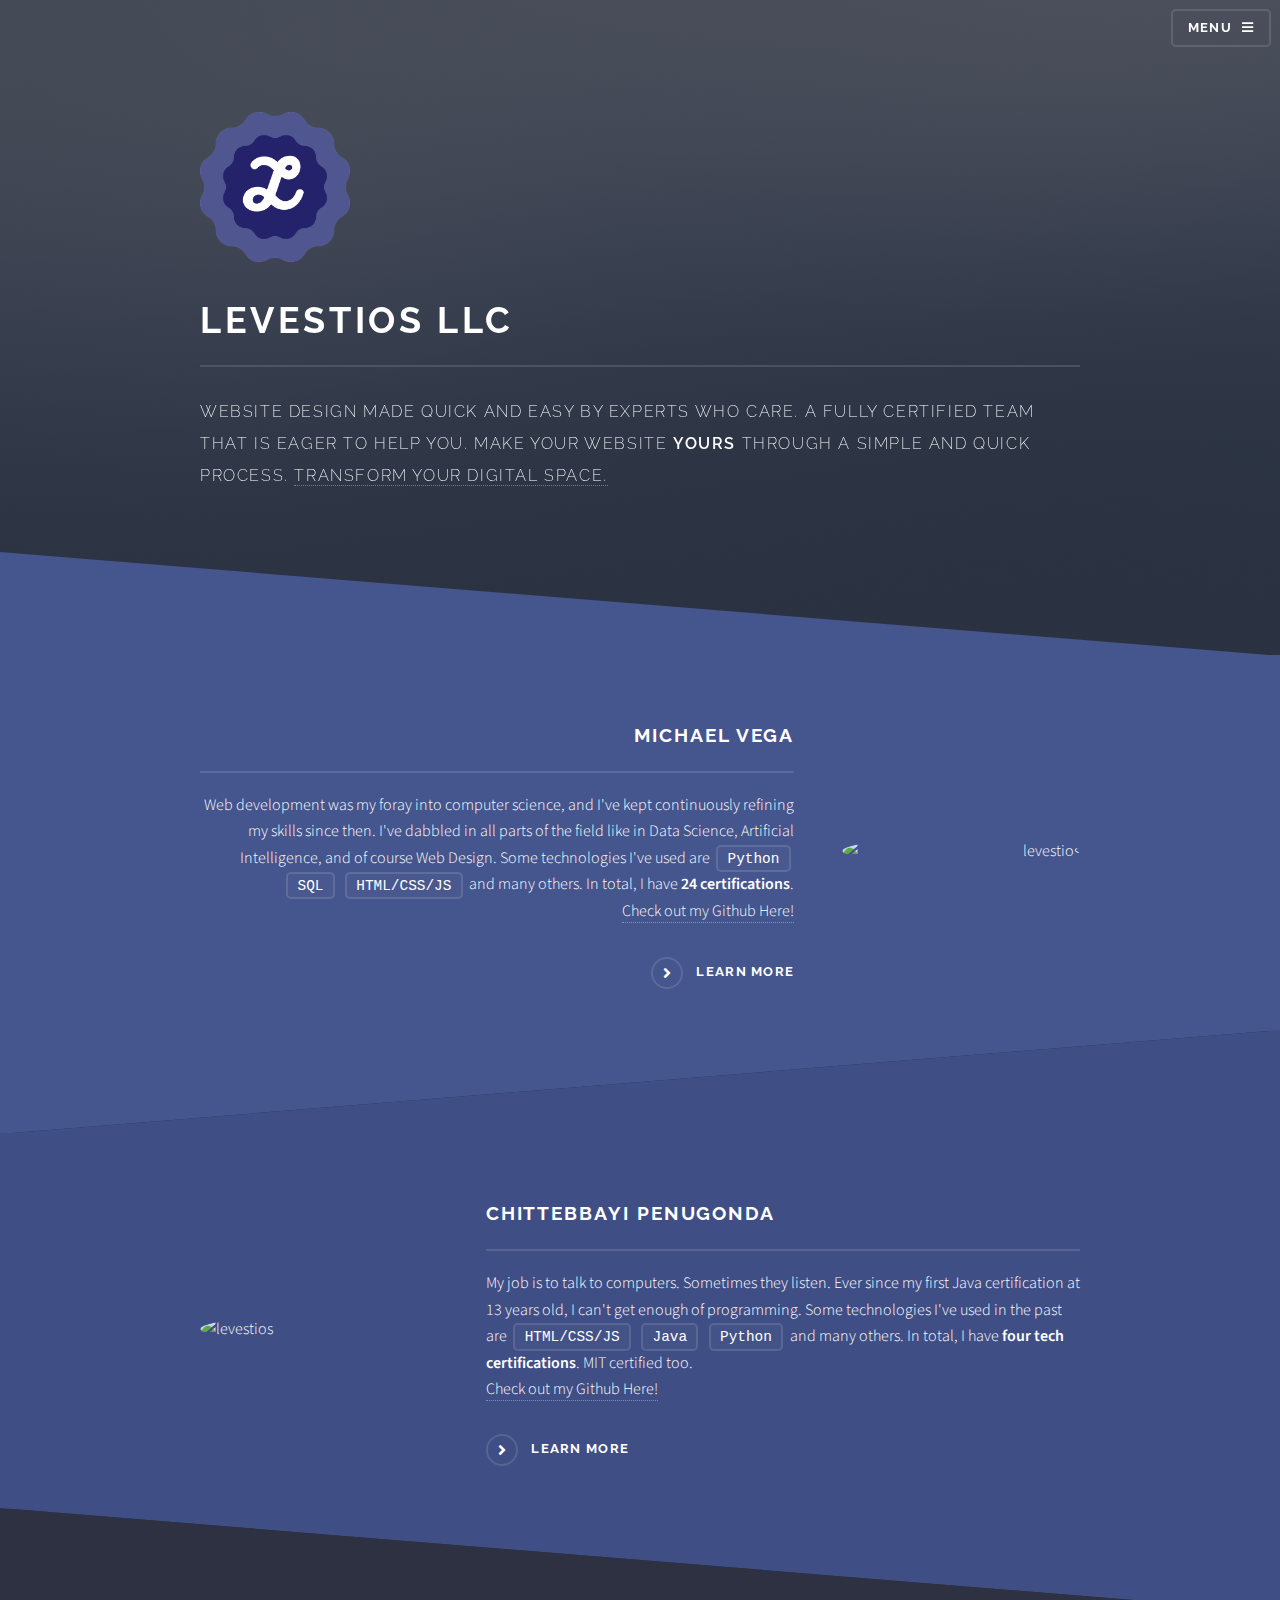
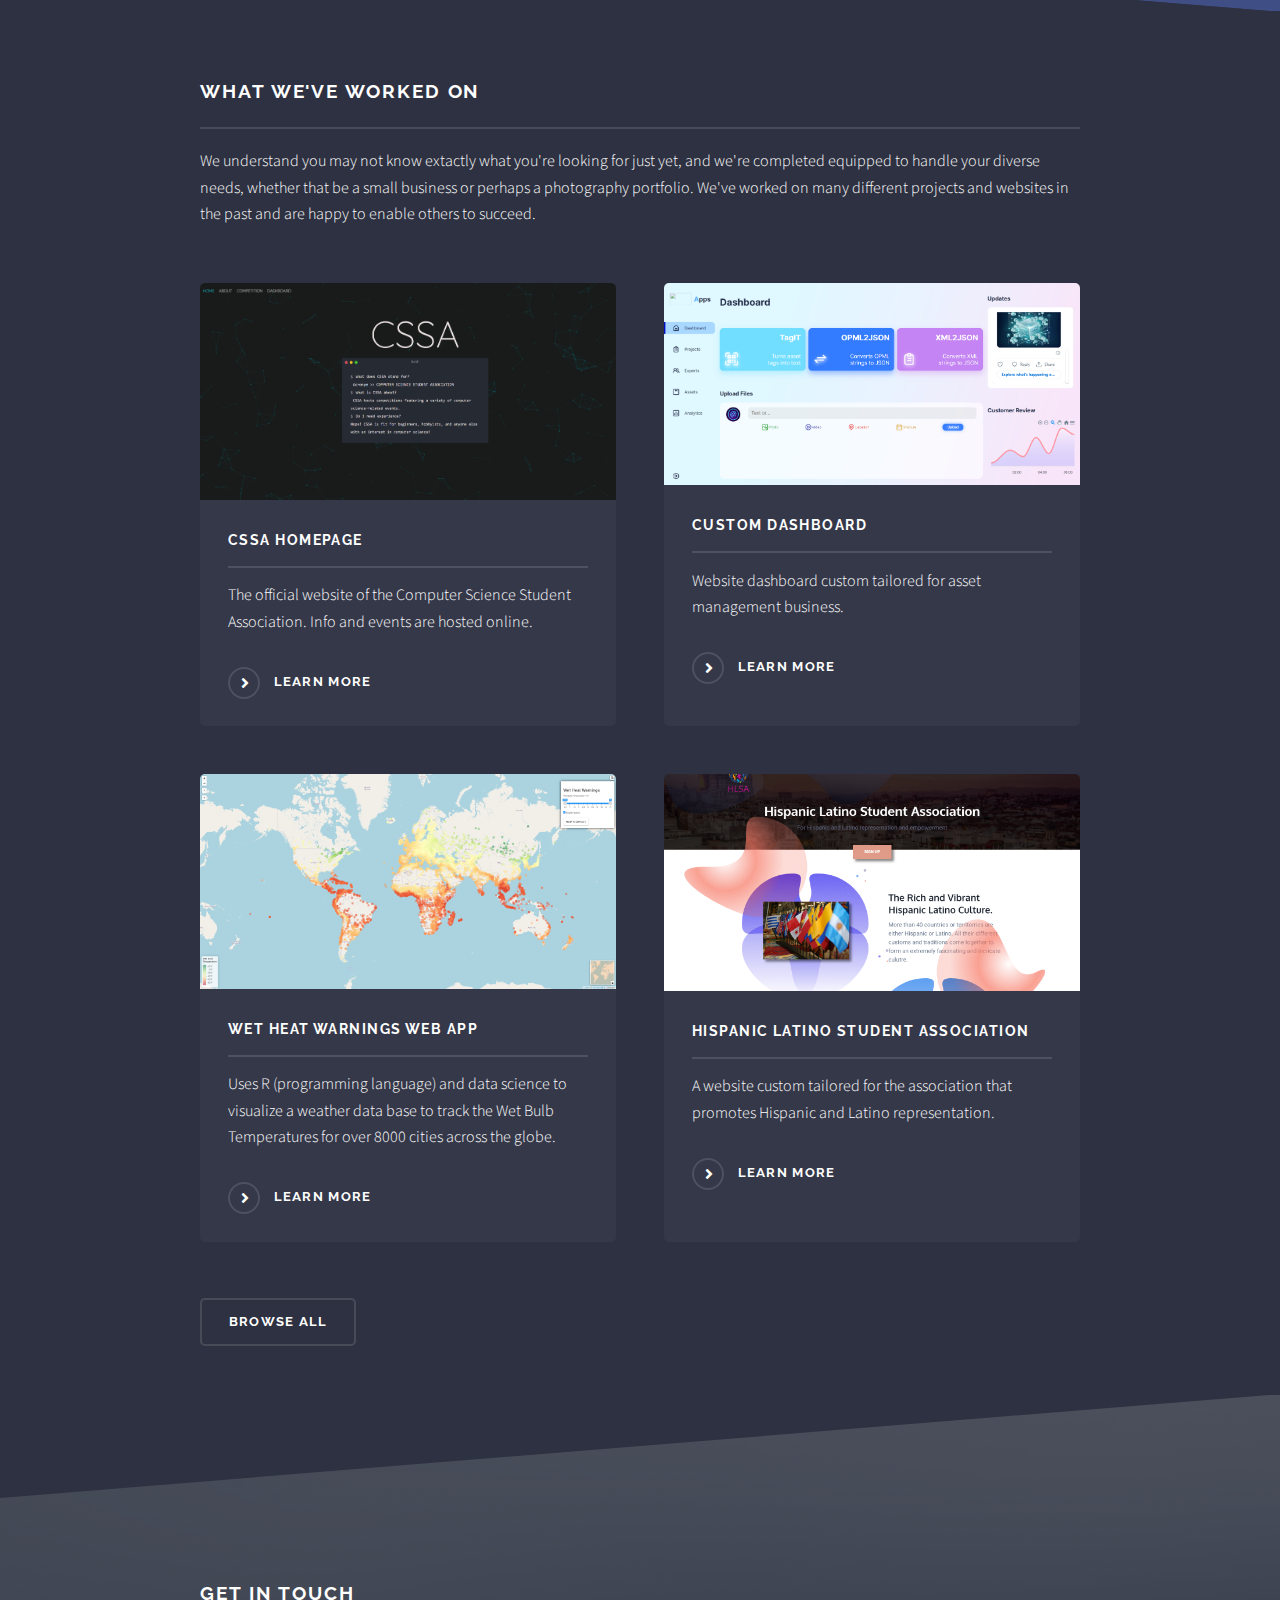
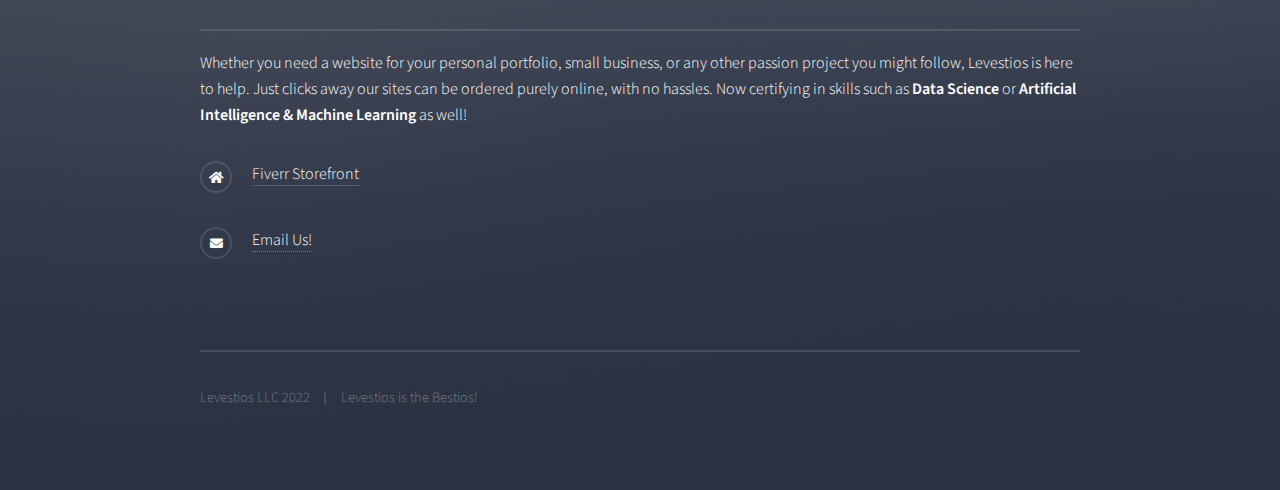
==== commit 0c73759e: "Update Certifications Update index.html" ====
--- a/index.html
+++ b/index.html
@@ -77,10 +77,10 @@
 						<!-- Two -->
 							<section id="two" class="wrapper alt spotlight style2" style="padding-top: 1em;">
 								<div class="inner">
-									<a href="https://www.linkedin.com/in/michael-vega-97745521a/" class="image" target="_blank" rel="noopener noreferrer" ><img src="https://media-exp1.licdn.com/dms/image/C4E03AQGpZi_vOXliXg/profile-displayphoto-shrink_800_800/0/1629336868183?e=1662595200&v=beta&t=Gaq4gR0NbRN5dTYi8Jad72DLJrU2Q2PyxIu1vJbA6wo" alt="levestios" /></a>
+									<a href="https://www.linkedin.com/in/michael-vega-97745521a/" class="image" target="_blank" rel="noopener noreferrer" ><img src="https://media-exp1.licdn.com/dms/image/C4E03AQHuDVjCo_ikJw/profile-displayphoto-shrink_400_400/0/1660704495362?e=1671667200&v=beta&t=4AIbaW5fBWvmAQxel3I804XkvYTTEiOQ4XXRasKGAIk" alt="levestios" /></a>
 									<div class="content">
 										<h2 class="major">Michael Vega</h2>
-										<p>Web development was my foray into computer science, and I've kept continuously refining my skills since then. I've dabbled in all parts of the field like in Data Science, Artificial Intelligence, and of course Web Design. Some technologies I've used are <code>Python</code> <code>SQL</code> <code>HTML/CSS/JS</code> and many others. In total, I have <b>fifteen tech certifications</b>. <br /><a href="https://github.com/michaelvega" target="_blank" rel="noopener noreferrer">Check out my Github Here!</a></p>
+										<p>Web development was my foray into computer science, and I've kept continuously refining my skills since then. I've dabbled in all parts of the field like in Data Science, Artificial Intelligence, and of course Web Design. Some technologies I've used are <code>Python</code> <code>SQL</code> <code>HTML/CSS/JS</code> and many others. In total, I have <b>24 certifications</b>. <br /><a href="https://github.com/michaelvega" target="_blank" rel="noopener noreferrer">Check out my Github Here!</a></p>
 										<a href="https://www.linkedin.com/in/michael-vega-97745521a/" target="_blank" rel="noopener noreferrer" class="special">Learn more</a>
 									</div>
 								</div>
@@ -89,7 +89,7 @@
 						<!-- Three -->
 							<section id="three" class="wrapper spotlight style3" style="padding-top: 1em;">
 								<div class="inner">
-									<a href="https://www.linkedin.com/in/chittebbayi-penugonda-4a03ab209/" class="image" target="_blank" rel="noopener noreferrer"><img src="https://media-exp1.licdn.com/dms/image/C4E03AQGyLd-Wp8QLLg/profile-displayphoto-shrink_400_400/0/1629583578107?e=1662595200&v=beta&t=_5Z2n3_vvBmTaMFYYf-M320PAJbXQGPF---VeZ15OpM" alt="levestios" /></a>
+									<a href="https://www.linkedin.com/in/chittebbayi-penugonda-4a03ab209/" class="image" target="_blank" rel="noopener noreferrer"><img src="https://media-exp1.licdn.com/dms/image/C5603AQGj9CYBkpwnNA/profile-displayphoto-shrink_400_400/0/1659738893722?e=1671667200&v=beta&t=SkVCKHZTXcP6tCszEozg4ZJ09IgmjIn6yPybCEKLlGA" alt="levestios" /></a>
 									<div class="content">
 										<h2 class="major">Chittebbayi Penugonda</h2>
 										<p>My job is to talk to computers. Sometimes they listen. Ever since my first Java certification at 13 years old, I can't get enough of programming. Some technologies I've used in the past are <code>HTML/CSS/JS</code> <code>Java</code> <code>Python</code> and many others. In total, I have <b>four tech certifications</b>. MIT certified too. <br /><a href="https://github.com/ChittebbayiPenugonda" target="_blank" rel="noopener noreferrer">Check out my Github Here!</a></p>
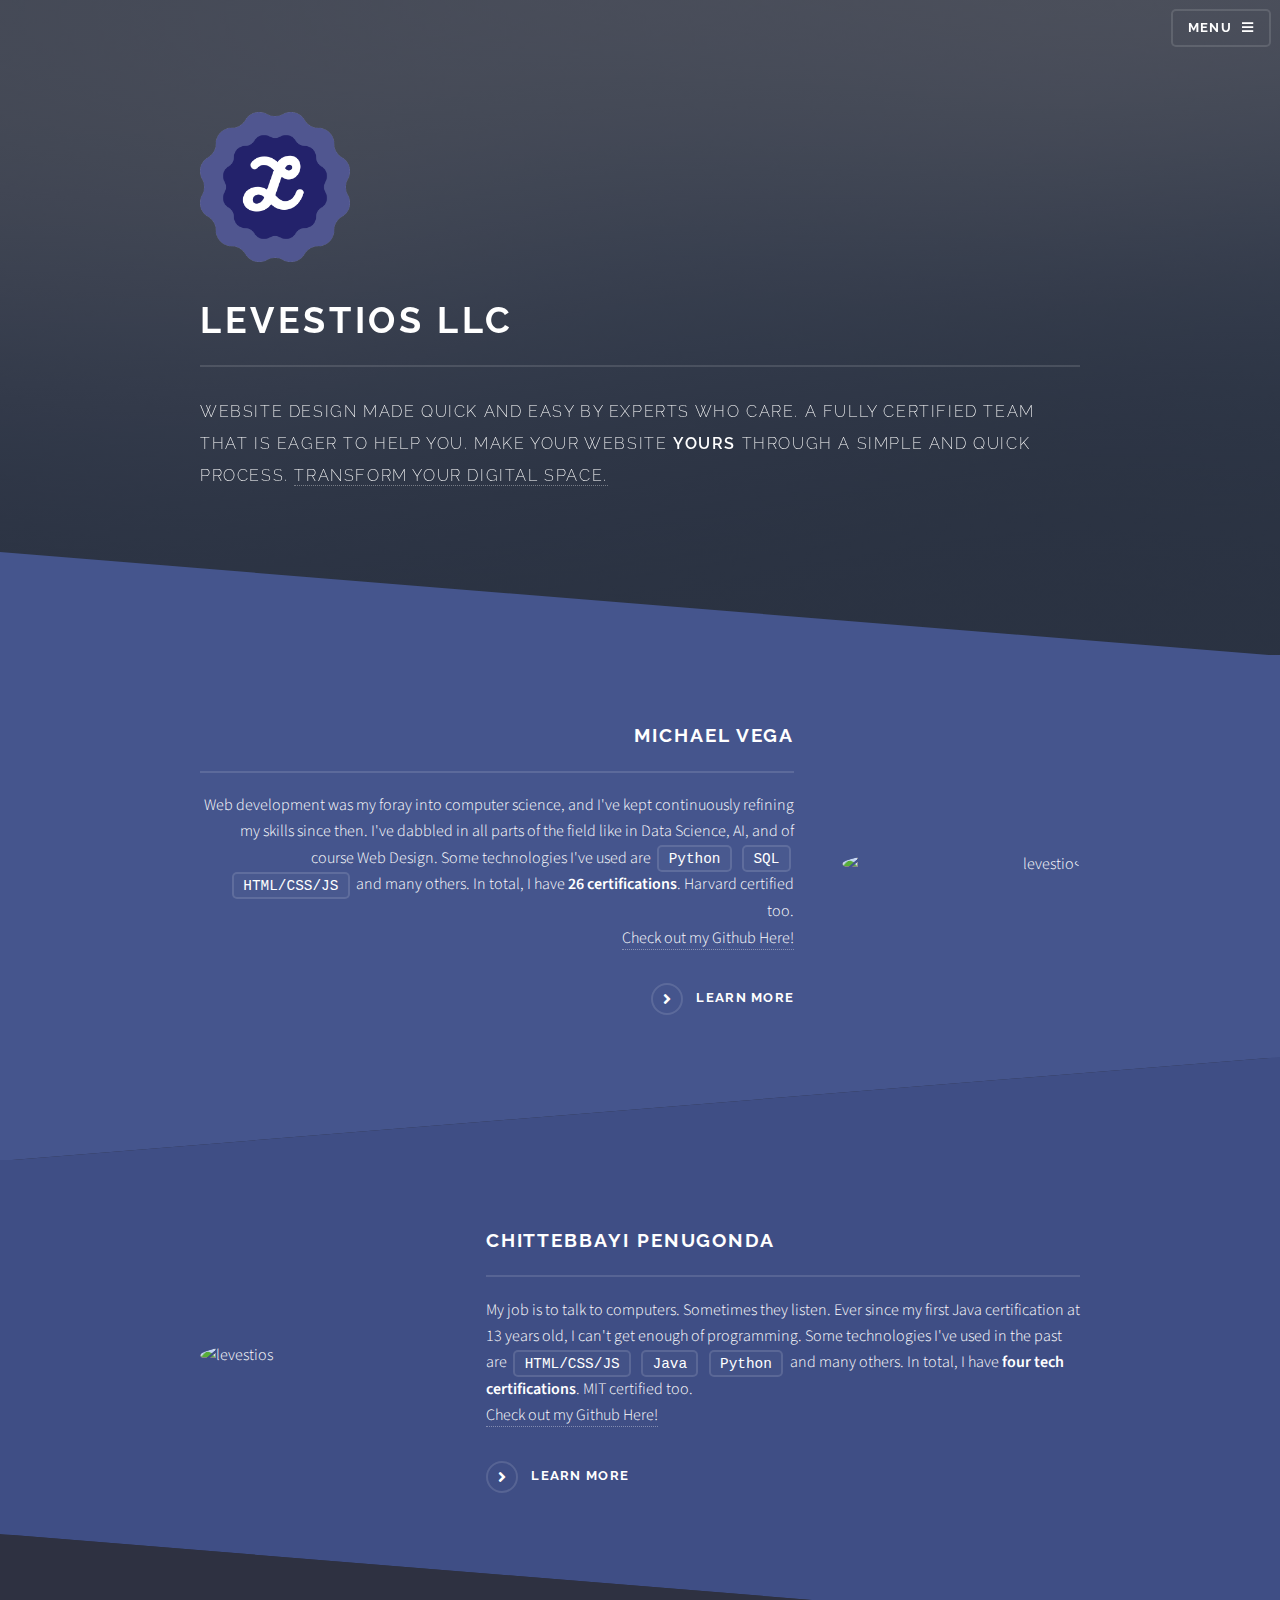
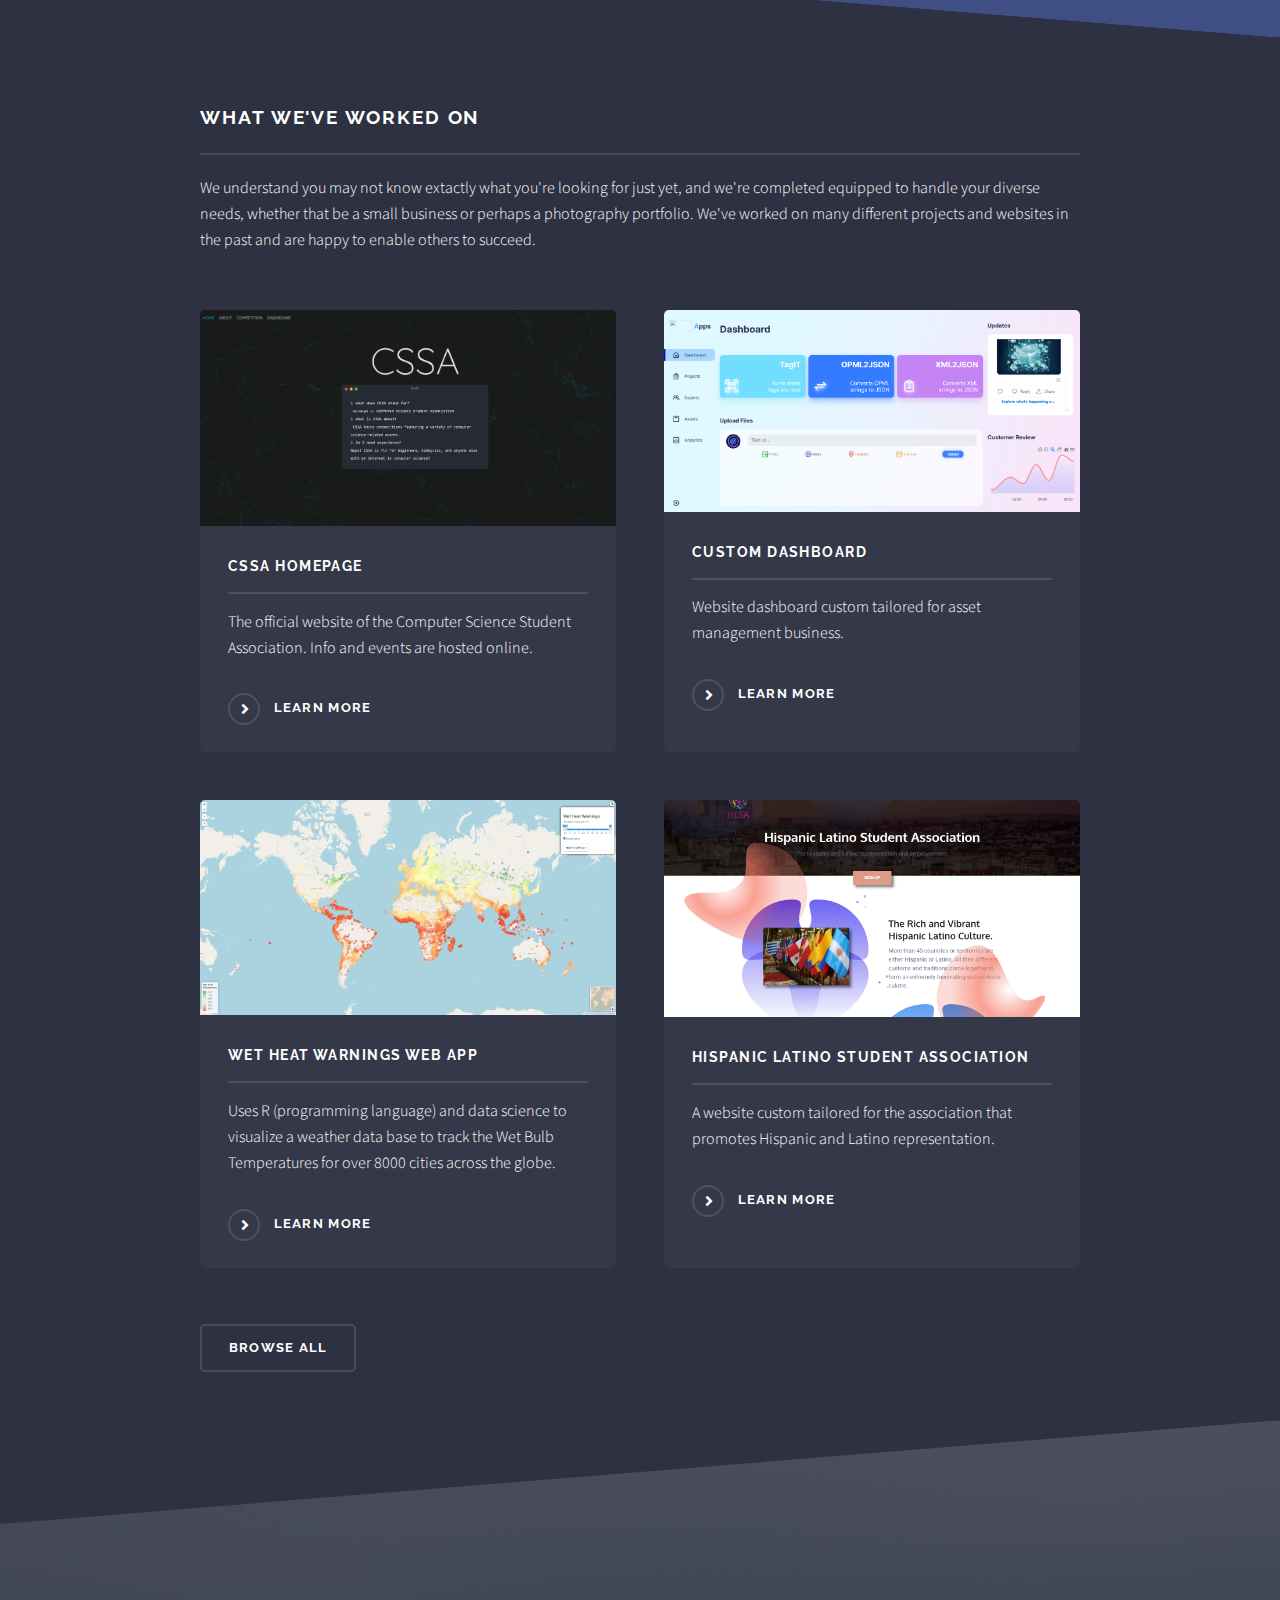
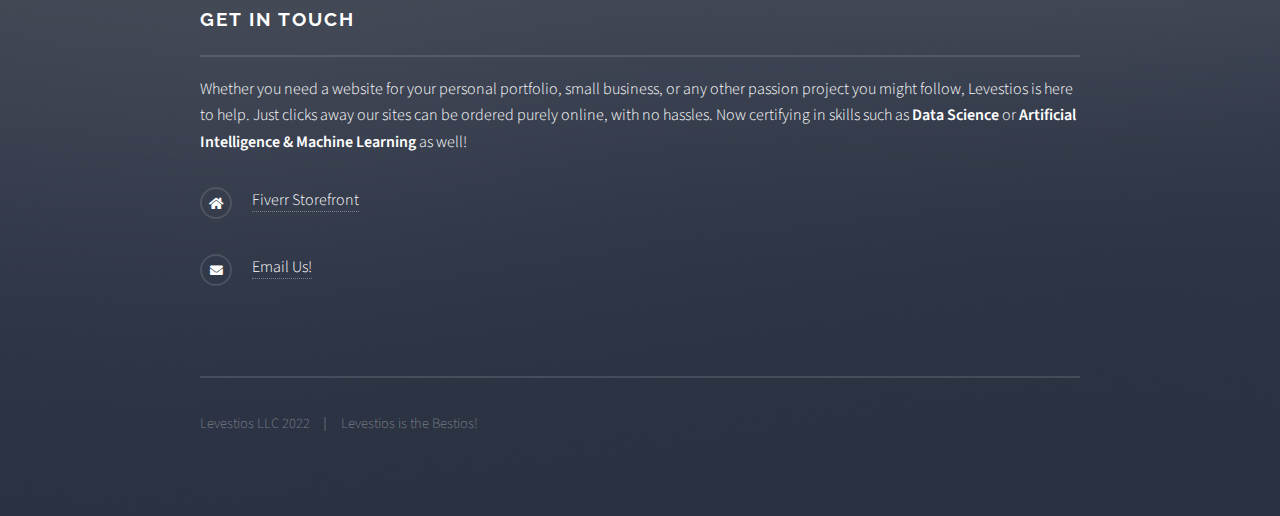
==== commit 3ba84072: "Update Description Update index.html" ====
--- a/index.html
+++ b/index.html
@@ -77,10 +77,10 @@
 						<!-- Two -->
 							<section id="two" class="wrapper alt spotlight style2" style="padding-top: 1em;">
 								<div class="inner">
-									<a href="https://www.linkedin.com/in/michael-vega-97745521a/" class="image" target="_blank" rel="noopener noreferrer" ><img src="https://media-exp1.licdn.com/dms/image/C4E03AQHuDVjCo_ikJw/profile-displayphoto-shrink_400_400/0/1660704495362?e=1671667200&v=beta&t=4AIbaW5fBWvmAQxel3I804XkvYTTEiOQ4XXRasKGAIk" alt="levestios" /></a>
+									<a href="https://www.linkedin.com/in/michael-vega-97745521a/" class="image" target="_blank" rel="noopener noreferrer" ><img src="https://avatars.githubusercontent.com/u/48607909" alt="levestios" /></a>
 									<div class="content">
 										<h2 class="major">Michael Vega</h2>
-										<p>Web development was my foray into computer science, and I've kept continuously refining my skills since then. I've dabbled in all parts of the field like in Data Science, Artificial Intelligence, and of course Web Design. Some technologies I've used are <code>Python</code> <code>SQL</code> <code>HTML/CSS/JS</code> and many others. In total, I have <b>24 certifications</b>. <br /><a href="https://github.com/michaelvega" target="_blank" rel="noopener noreferrer">Check out my Github Here!</a></p>
+										<p>Web development was my foray into computer science, and I've kept continuously refining my skills since then. I've dabbled in all parts of the field like in Data Science, AI, and of course Web Design. Some technologies I've used are <code>Python</code> <code>SQL</code> <code>HTML/CSS/JS</code> and many others. In total, I have <b>26 certifications</b>. Harvard certified too. <br /><a href="https://github.com/michaelvega" target="_blank" rel="noopener noreferrer">Check out my Github Here!</a></p>
 										<a href="https://www.linkedin.com/in/michael-vega-97745521a/" target="_blank" rel="noopener noreferrer" class="special">Learn more</a>
 									</div>
 								</div>
@@ -89,7 +89,7 @@
 						<!-- Three -->
 							<section id="three" class="wrapper spotlight style3" style="padding-top: 1em;">
 								<div class="inner">
-									<a href="https://www.linkedin.com/in/chittebbayi-penugonda-4a03ab209/" class="image" target="_blank" rel="noopener noreferrer"><img src="https://media-exp1.licdn.com/dms/image/C5603AQGj9CYBkpwnNA/profile-displayphoto-shrink_400_400/0/1659738893722?e=1671667200&v=beta&t=SkVCKHZTXcP6tCszEozg4ZJ09IgmjIn6yPybCEKLlGA" alt="levestios" /></a>
+									<a href="https://www.linkedin.com/in/chittebbayi-penugonda-4a03ab209/" class="image" target="_blank" rel="noopener noreferrer"><img src="https://avatars.githubusercontent.com/u/48631524" alt="levestios" /></a>
 									<div class="content">
 										<h2 class="major">Chittebbayi Penugonda</h2>
 										<p>My job is to talk to computers. Sometimes they listen. Ever since my first Java certification at 13 years old, I can't get enough of programming. Some technologies I've used in the past are <code>HTML/CSS/JS</code> <code>Java</code> <code>Python</code> and many others. In total, I have <b>four tech certifications</b>. MIT certified too. <br /><a href="https://github.com/ChittebbayiPenugonda" target="_blank" rel="noopener noreferrer">Check out my Github Here!</a></p>
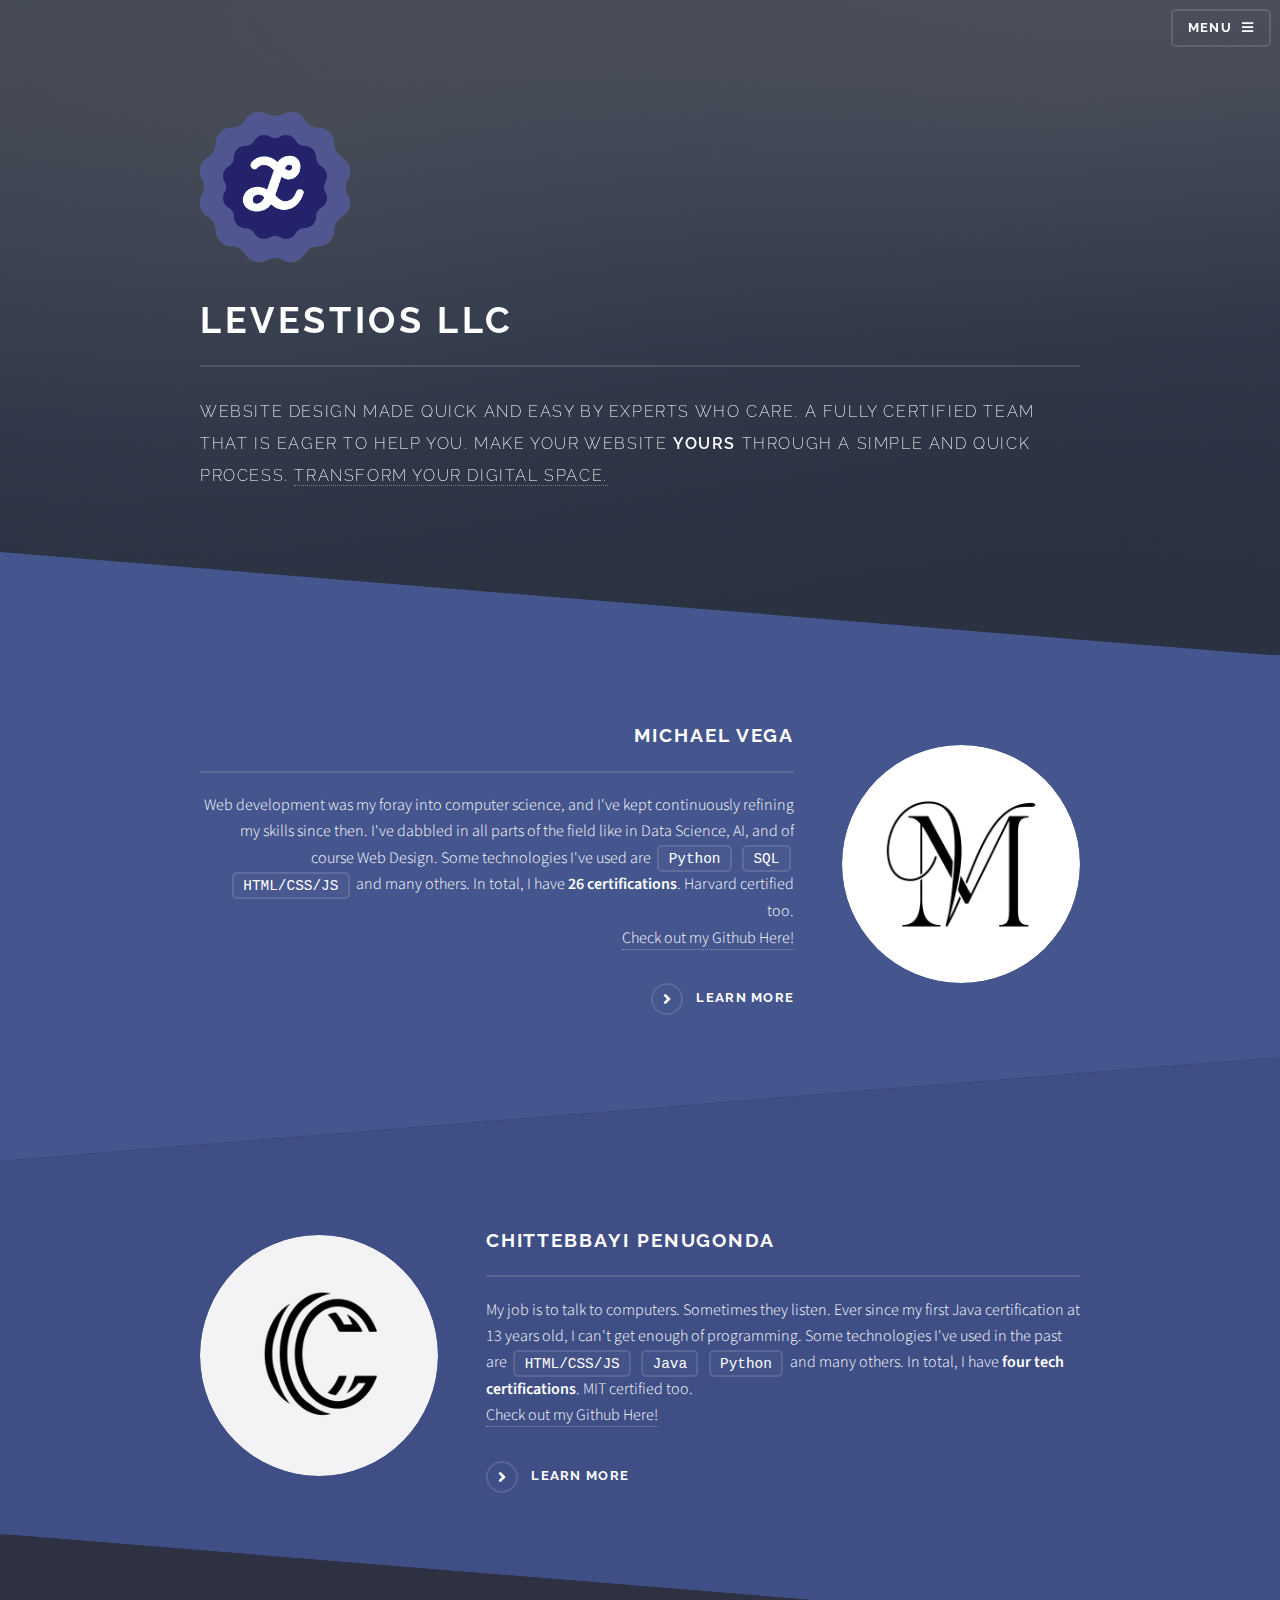
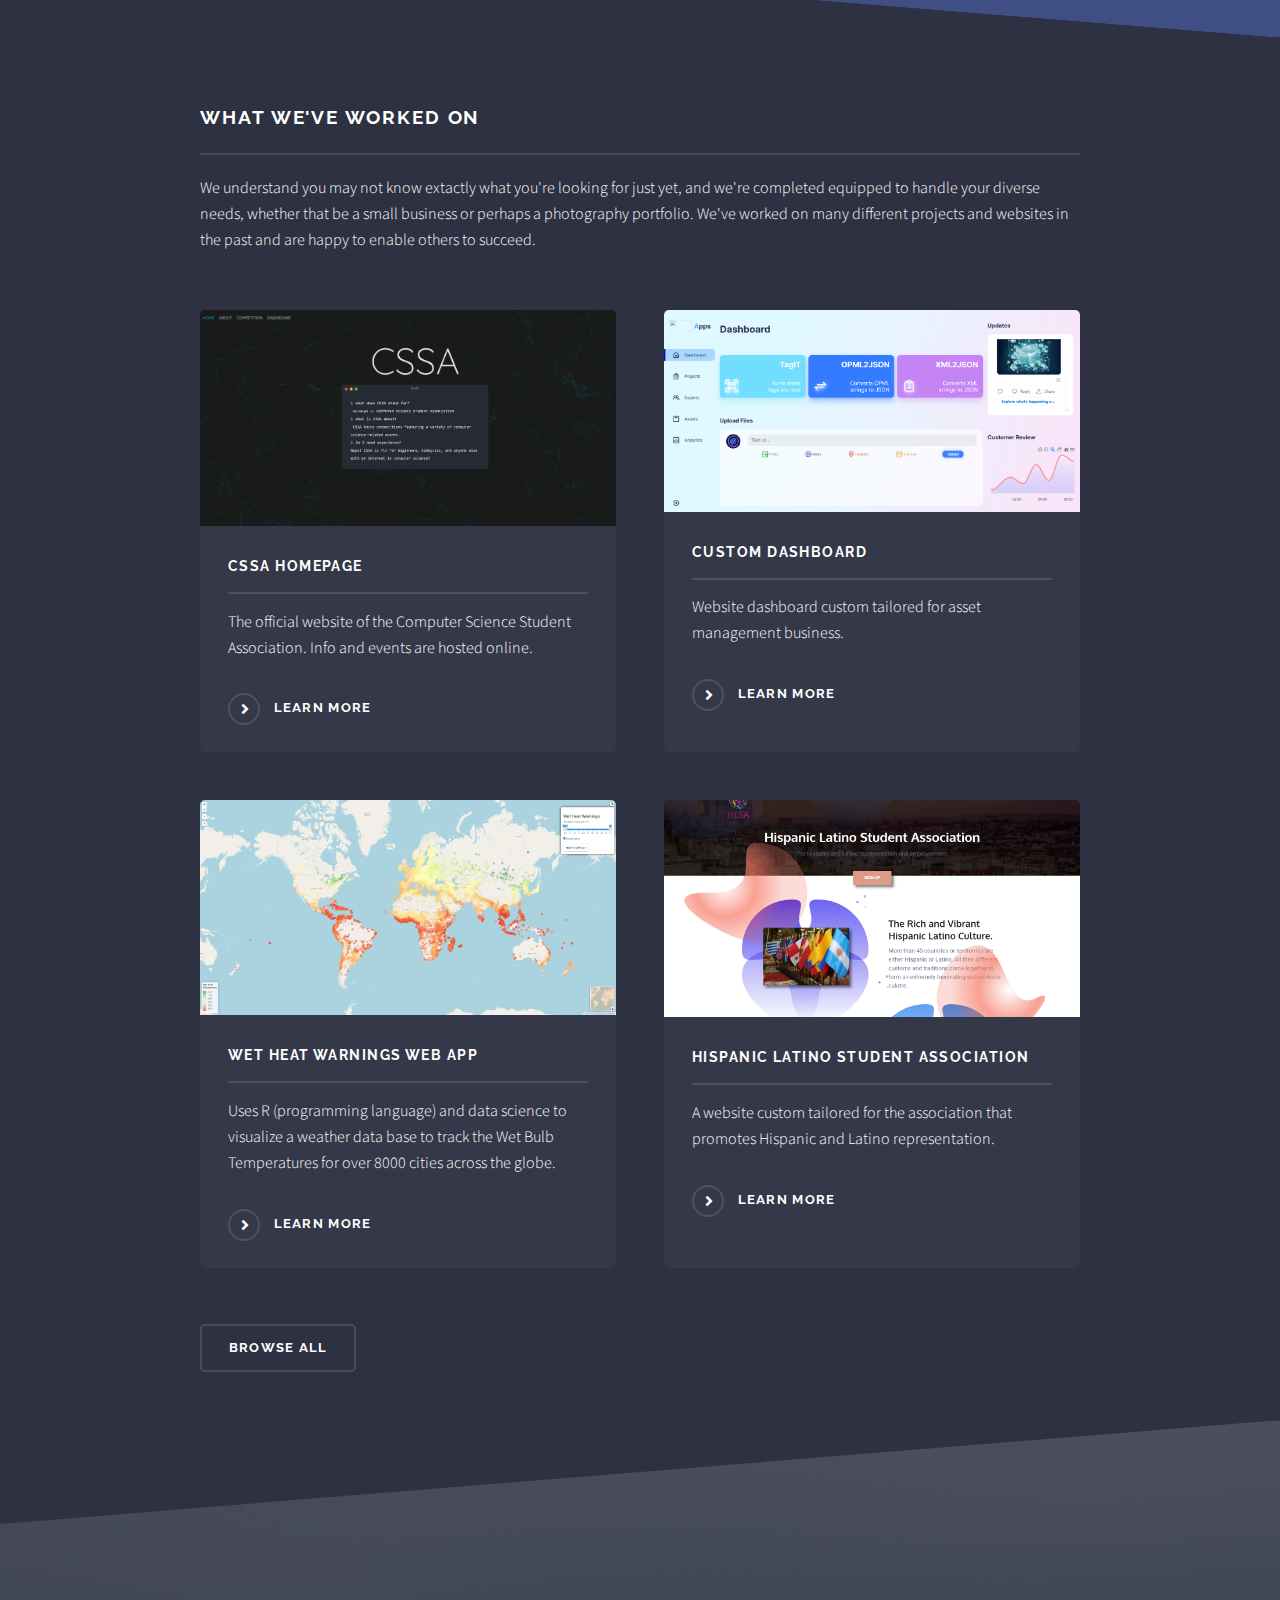
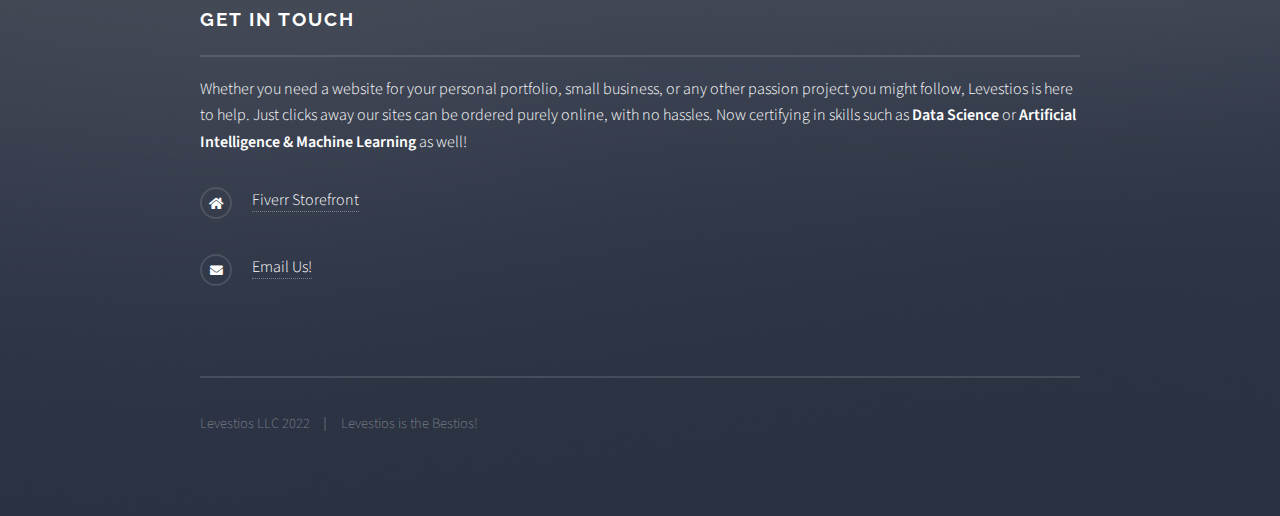
==== commit f8275fad: "Change pfps Add clogo.jpg Update index.html Add mvlogo.jpg" ====
--- a/index.html
+++ b/index.html
@@ -77,7 +77,7 @@
 						<!-- Two -->
 							<section id="two" class="wrapper alt spotlight style2" style="padding-top: 1em;">
 								<div class="inner">
-									<a href="https://www.linkedin.com/in/michael-vega-97745521a/" class="image" target="_blank" rel="noopener noreferrer" ><img src="https://avatars.githubusercontent.com/u/48607909" alt="levestios" /></a>
+									<a href="https://www.linkedin.com/in/michael-vega-97745521a/" class="image" target="_blank" rel="noopener noreferrer" ><img src="./images/mvlogo.jpg" alt="levestios" /></a>
 									<div class="content">
 										<h2 class="major">Michael Vega</h2>
 										<p>Web development was my foray into computer science, and I've kept continuously refining my skills since then. I've dabbled in all parts of the field like in Data Science, AI, and of course Web Design. Some technologies I've used are <code>Python</code> <code>SQL</code> <code>HTML/CSS/JS</code> and many others. In total, I have <b>26 certifications</b>. Harvard certified too. <br /><a href="https://github.com/michaelvega" target="_blank" rel="noopener noreferrer">Check out my Github Here!</a></p>
@@ -89,7 +89,7 @@
 						<!-- Three -->
 							<section id="three" class="wrapper spotlight style3" style="padding-top: 1em;">
 								<div class="inner">
-									<a href="https://www.linkedin.com/in/chittebbayi-penugonda-4a03ab209/" class="image" target="_blank" rel="noopener noreferrer"><img src="https://avatars.githubusercontent.com/u/48631524" alt="levestios" /></a>
+									<a href="https://www.linkedin.com/in/chittebbayi-penugonda-4a03ab209/" class="image" target="_blank" rel="noopener noreferrer"><img src="./images/clogo.jpg" alt="levestios"  /></a>
 									<div class="content">
 										<h2 class="major">Chittebbayi Penugonda</h2>
 										<p>My job is to talk to computers. Sometimes they listen. Ever since my first Java certification at 13 years old, I can't get enough of programming. Some technologies I've used in the past are <code>HTML/CSS/JS</code> <code>Java</code> <code>Python</code> and many others. In total, I have <b>four tech certifications</b>. MIT certified too. <br /><a href="https://github.com/ChittebbayiPenugonda" target="_blank" rel="noopener noreferrer">Check out my Github Here!</a></p>
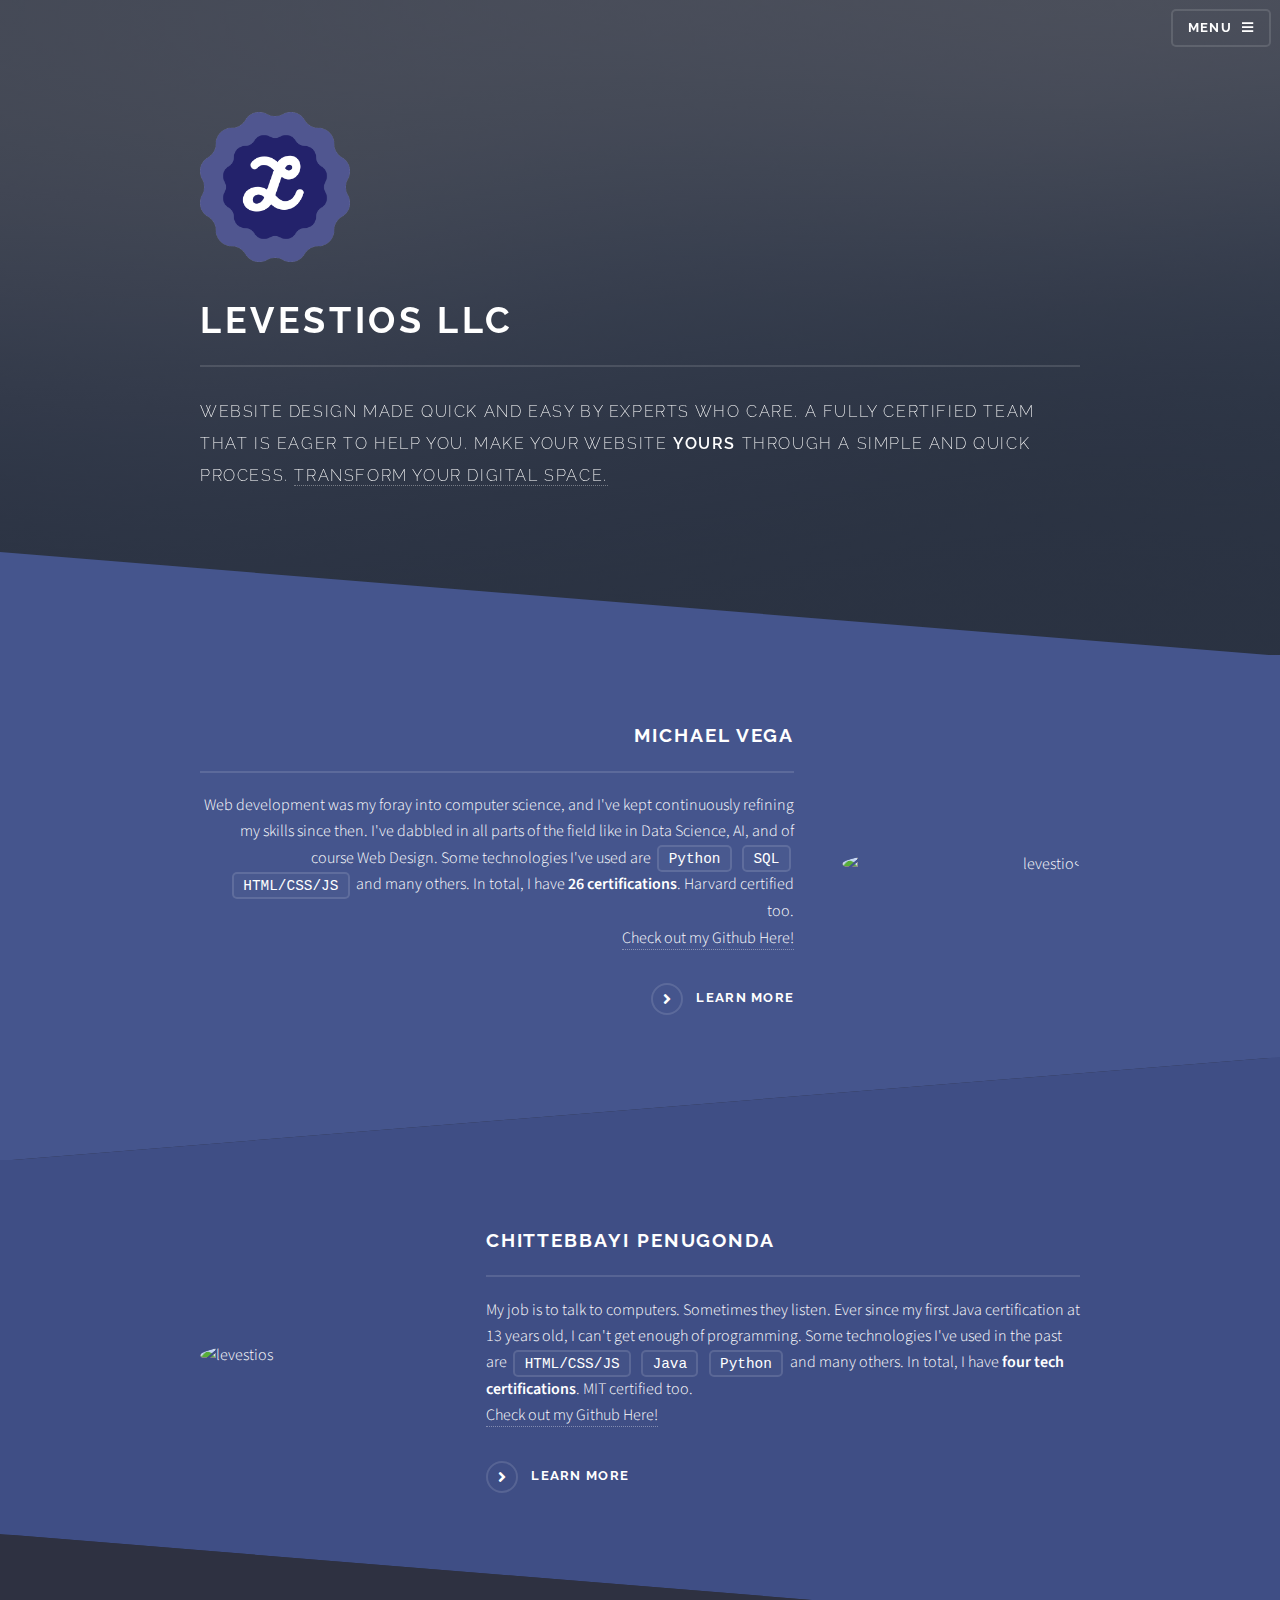
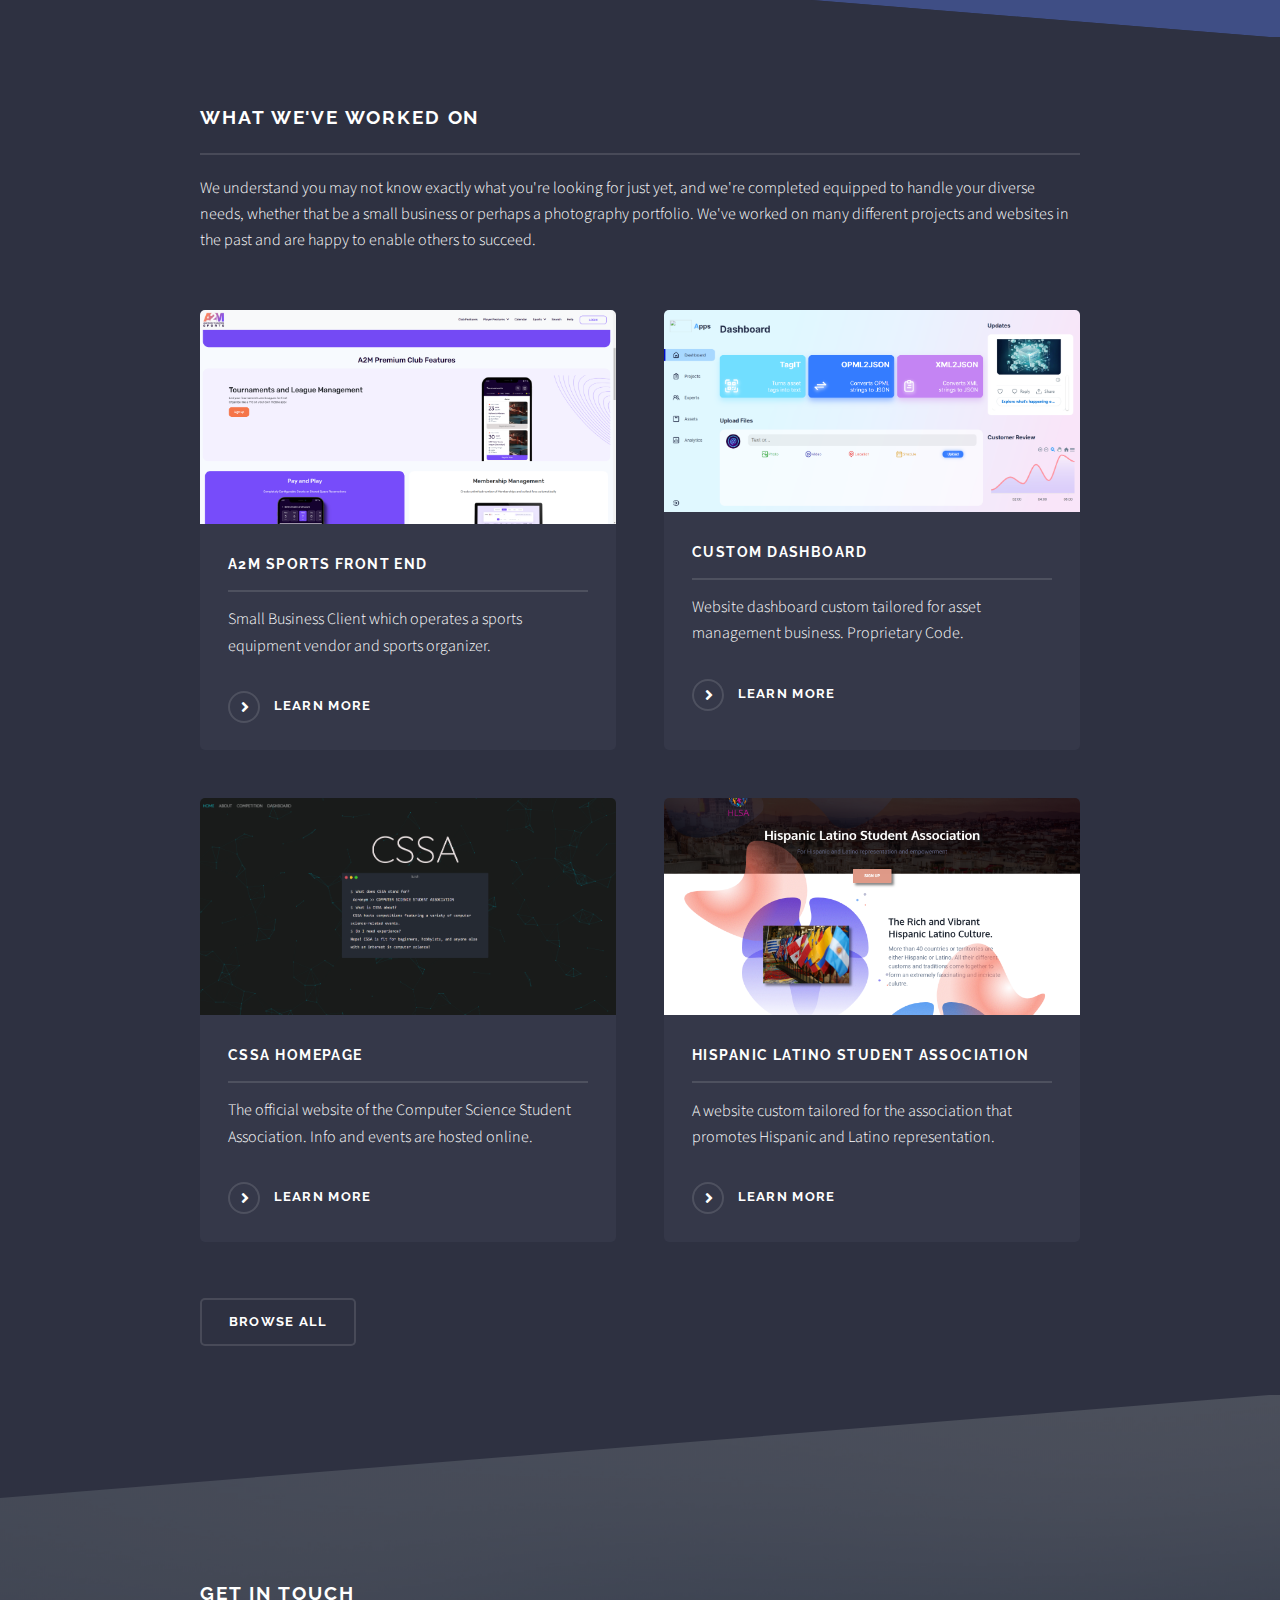
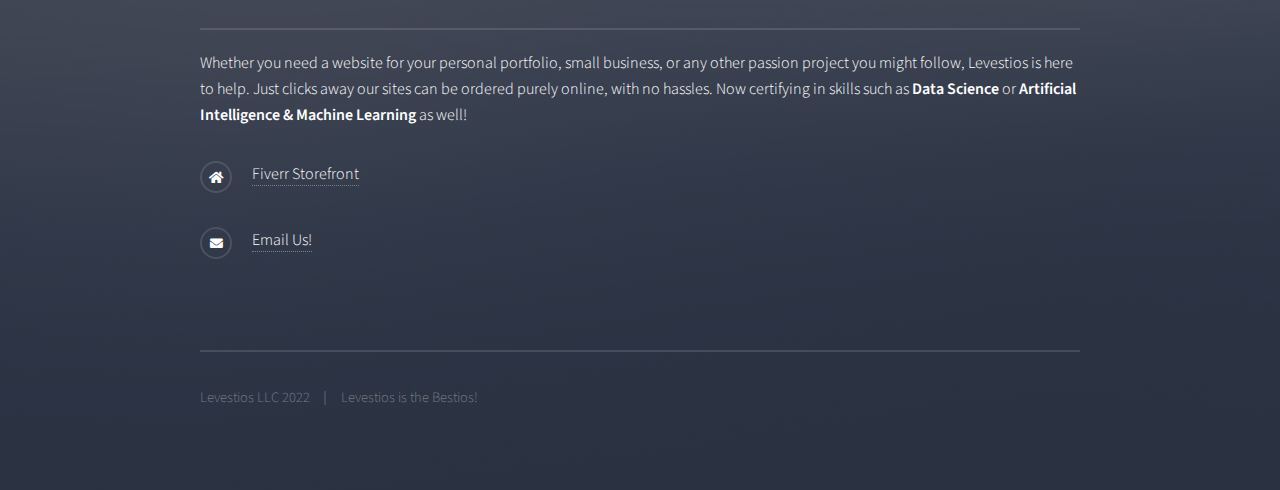
==== commit e7f29c3a: "Update What We've Worked On Update index.html Add sports.png" ====
--- a/index.html
+++ b/index.html
@@ -77,7 +77,7 @@
 						<!-- Two -->
 							<section id="two" class="wrapper alt spotlight style2" style="padding-top: 1em;">
 								<div class="inner">
-									<a href="https://www.linkedin.com/in/michael-vega-97745521a/" class="image" target="_blank" rel="noopener noreferrer" ><img src="./images/mvlogo.jpg" alt="levestios" /></a>
+									<a href="https://www.linkedin.com/in/michael-vega-97745521a/" class="image" target="_blank" rel="noopener noreferrer" ><img src="https://avatars.githubusercontent.com/u/48607909" alt="levestios" /></a>
 									<div class="content">
 										<h2 class="major">Michael Vega</h2>
 										<p>Web development was my foray into computer science, and I've kept continuously refining my skills since then. I've dabbled in all parts of the field like in Data Science, AI, and of course Web Design. Some technologies I've used are <code>Python</code> <code>SQL</code> <code>HTML/CSS/JS</code> and many others. In total, I have <b>26 certifications</b>. Harvard certified too. <br /><a href="https://github.com/michaelvega" target="_blank" rel="noopener noreferrer">Check out my Github Here!</a></p>
@@ -89,7 +89,7 @@
 						<!-- Three -->
 							<section id="three" class="wrapper spotlight style3" style="padding-top: 1em;">
 								<div class="inner">
-									<a href="https://www.linkedin.com/in/chittebbayi-penugonda-4a03ab209/" class="image" target="_blank" rel="noopener noreferrer"><img src="./images/clogo.jpg" alt="levestios"  /></a>
+									<a href="https://www.linkedin.com/in/chittebbayi-penugonda-4a03ab209/" class="image" target="_blank" rel="noopener noreferrer"><img src="https://avatars.githubusercontent.com/u/48631524" alt="levestios"  /></a>
 									<div class="content">
 										<h2 class="major">Chittebbayi Penugonda</h2>
 										<p>My job is to talk to computers. Sometimes they listen. Ever since my first Java certification at 13 years old, I can't get enough of programming. Some technologies I've used in the past are <code>HTML/CSS/JS</code> <code>Java</code> <code>Python</code> and many others. In total, I have <b>four tech certifications</b>. MIT certified too. <br /><a href="https://github.com/ChittebbayiPenugonda" target="_blank" rel="noopener noreferrer">Check out my Github Here!</a></p>
@@ -102,25 +102,25 @@
 							<section id="four" class="wrapper alt style1" style="padding-top: 1em;">
 								<div class="inner">
 									<h2 class="major">What We've Worked On</h2>
-									<p>We understand you may not know extactly what you're looking for just yet, and we're completed equipped to handle your diverse needs, whether that be a small business or perhaps a photography portfolio. We've worked on many different projects and websites in the past and are happy to enable others to succeed. </p>
+									<p>We understand you may not know exactly what you're looking for just yet, and we're completed equipped to handle your diverse needs, whether that be a small business or perhaps a photography portfolio. We've worked on many different projects and websites in the past and are happy to enable others to succeed. </p>
 									<section class="features">
+										<article>
+											<a href="https://a2msports.com/" target="_blank" rel="noopener noreferrer" class="image"><img src="images/sports.png" alt="A2M Sports" /></a>
+											<h3 class="major">A2M Sports Front End</h3>
+											<p>Small Business Client which operates a sports equipment vendor and sports organizer. </p>
+											<a href="https://a2msports.com/" class="special" target="_blank" rel="noopener noreferrer">Learn more</a>
+										</article>
+										<article>
+											<a href="#" class="image"><img src="images/dashsitepic.png" alt="levestios" /></a>
+											<h3 class="major">Custom Dashboard</h3>
+											<p>Website dashboard custom tailored for asset management business. Proprietary Code. </p>
+											<a href="#" class="special" class="special">Learn more</a>
+										</article>
 										<article>
 											<a href="https://chittebbayipenugonda.github.io/Portfo/" target="_blank" rel="noopener noreferrer" class="image"><img src="images/cssapic2.png" alt="levestios" /></a>
 											<h3 class="major">CSSA Homepage</h3>
 											<p>The official website of the Computer Science Student Association. Info and events are hosted online.</p>
 											<a href="https://chittebbayipenugonda.github.io/Portfo/" class="special" target="_blank" rel="noopener noreferrer">Learn more</a>
-										</article>
-										<article>
-											<a href="#" class="image"><img src="images/dashsitepic.png" alt="levestios" /></a>
-											<h3 class="major">Custom Dashboard</h3>
-											<p>Website dashboard custom tailored for asset management business. </p>
-											<a href="#" class="special" class="special">Learn more</a>
-										</article>
-										<article>
-											<a href="https://michaelvega.shinyapps.io/WetHeatWarnings/" target="_blank" rel="noopener noreferrer" class="image"><img src="images/wetheatwarningspic.png" alt="levestios" /></a>
-											<h3 class="major">Wet Heat Warnings Web App</h3>
-											<p>Uses R (programming language) and data science to visualize a weather data base to track the Wet Bulb Temperatures for over 8000 cities across the globe.</p>
-											<a href="https://michaelvega.shinyapps.io/WetHeatWarnings/" class="special" target="_blank" rel="noopener noreferrer">Learn more</a>
 										</article>
 										<article>
 											<a href="https://sfhlas.github.io/main/" target="_blank" rel="noopener noreferrer" class="image"><img src="images/hlsapic.png" alt="levestios" /></a>
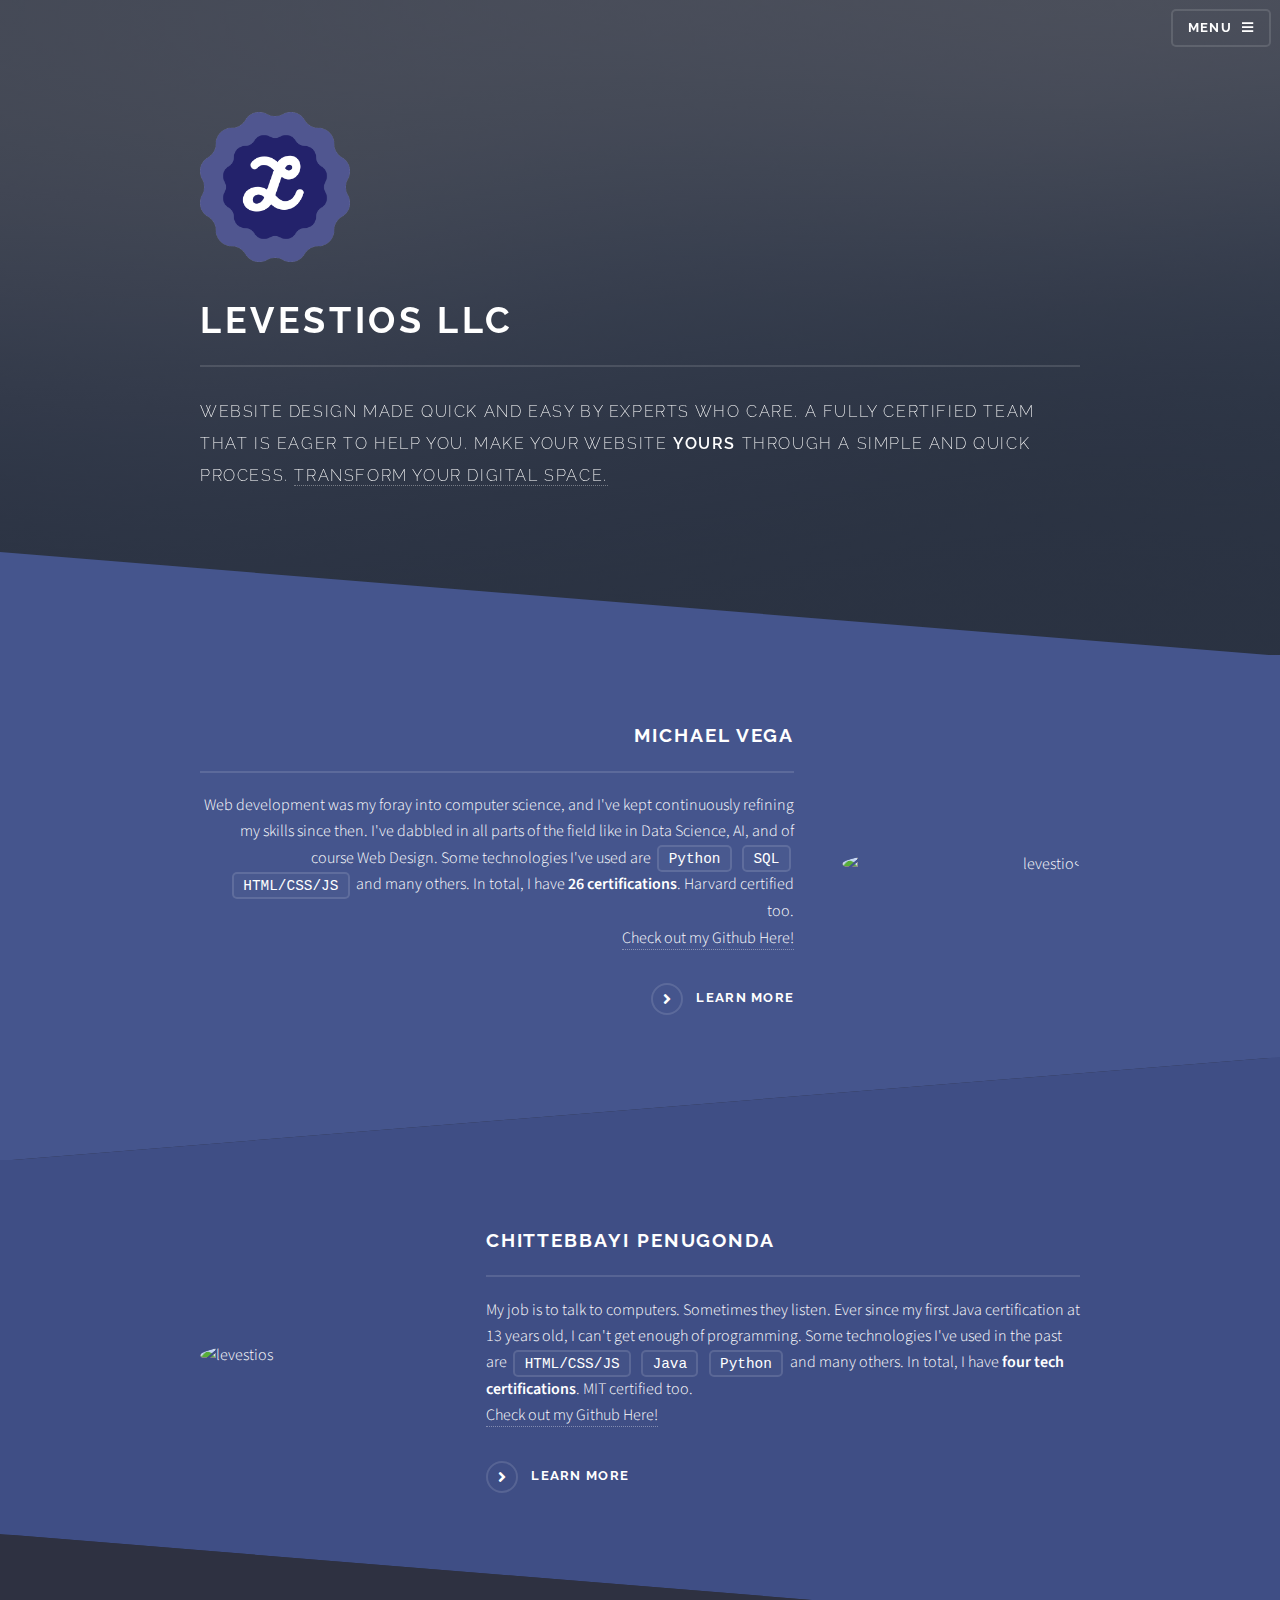
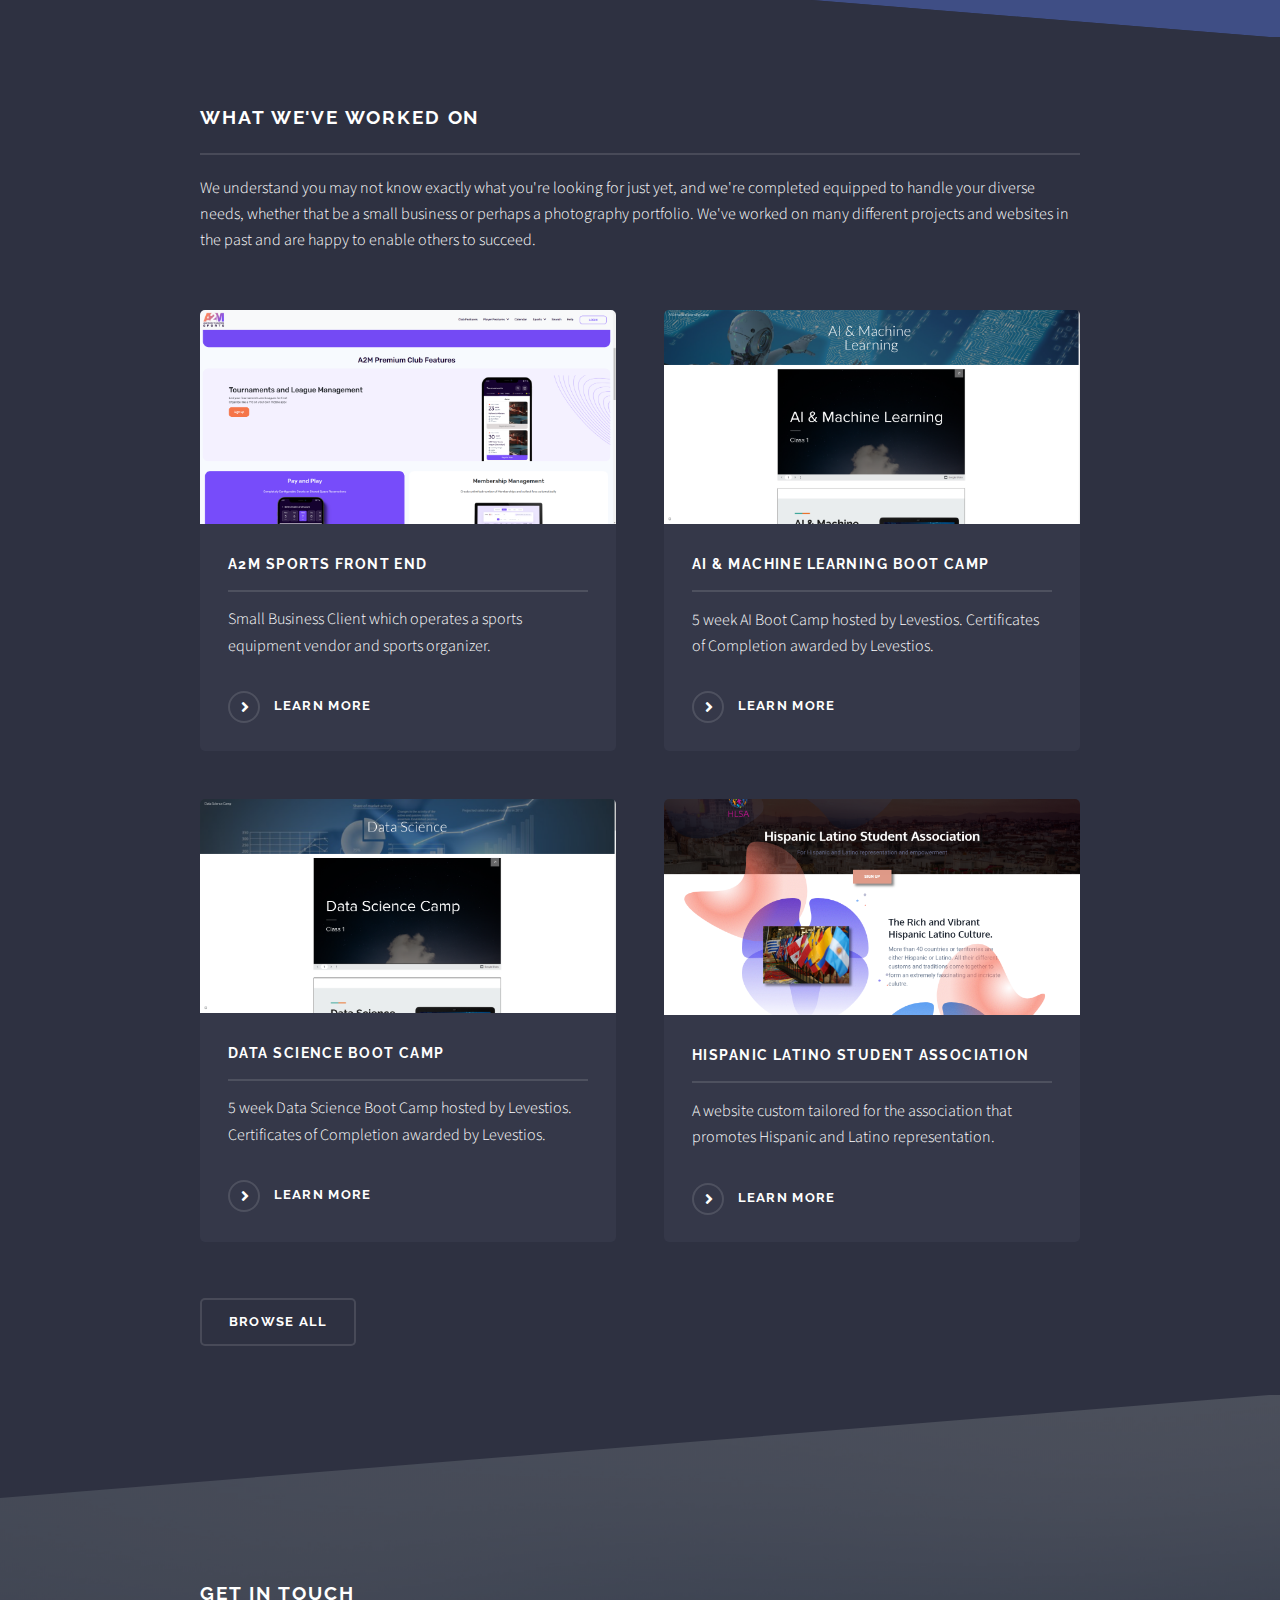
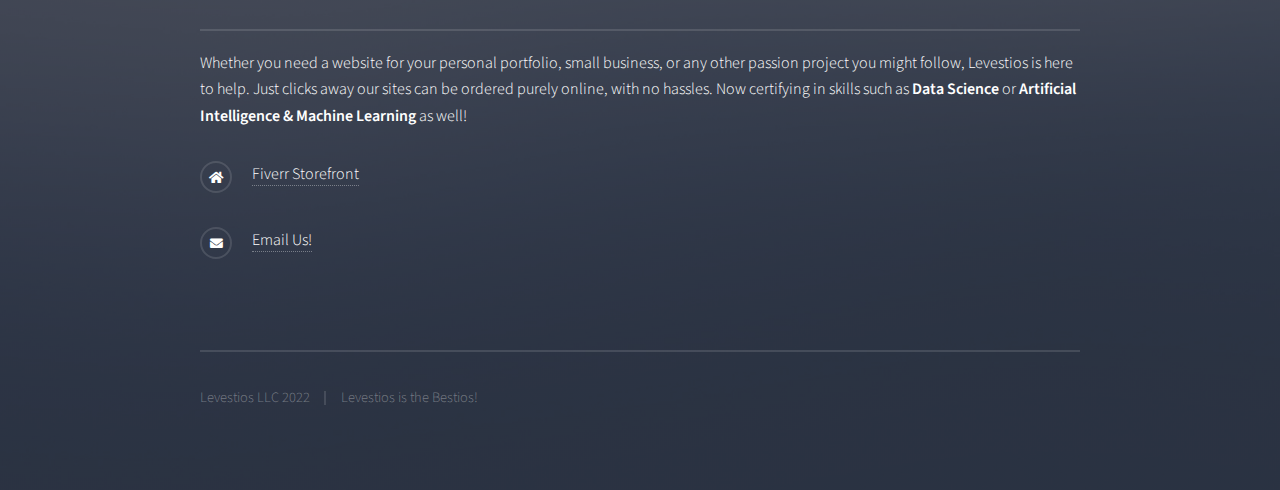
==== commit 069af6d5: "Add Boot Camps Add aimlcamp.png Add dscamp.png Update index.html" ====
--- a/index.html
+++ b/index.html
@@ -111,16 +111,16 @@
 											<a href="https://a2msports.com/" class="special" target="_blank" rel="noopener noreferrer">Learn more</a>
 										</article>
 										<article>
-											<a href="#" class="image"><img src="images/dashsitepic.png" alt="levestios" /></a>
-											<h3 class="major">Custom Dashboard</h3>
-											<p>Website dashboard custom tailored for asset management business. Proprietary Code. </p>
-											<a href="#" class="special" class="special">Learn more</a>
+											<a href="https://sites.google.com/view/ai-machine-learning-camp/home" target="_blank" rel="noopener noreferrer" class="image"><img src="images/aimlcamp.png" alt="levestios" /></a>
+											<h3 class="major">AI & Machine Learning Boot Camp</h3>
+											<p>5 week AI Boot Camp hosted by Levestios. Certificates of Completion awarded by Levestios.</p>
+											<a href="https://sites.google.com/view/ai-machine-learning-camp/home" target="_blank" rel="noopener noreferrer" class="special" class="special">Learn more</a>
 										</article>
 										<article>
-											<a href="https://chittebbayipenugonda.github.io/Portfo/" target="_blank" rel="noopener noreferrer" class="image"><img src="images/cssapic2.png" alt="levestios" /></a>
-											<h3 class="major">CSSA Homepage</h3>
-											<p>The official website of the Computer Science Student Association. Info and events are hosted online.</p>
-											<a href="https://chittebbayipenugonda.github.io/Portfo/" class="special" target="_blank" rel="noopener noreferrer">Learn more</a>
+											<a href="https://sites.google.com/view/data-science-camp/home" target="_blank" rel="noopener noreferrer" class="image"><img src="images/dscamp.png" alt="levestios" /></a>
+											<h3 class="major">Data Science Boot Camp</h3>
+											<p>5 week Data Science Boot Camp hosted by Levestios. Certificates of Completion awarded by Levestios.</p>
+											<a href="https://sites.google.com/view/data-science-camp/home" class="special" target="_blank" rel="noopener noreferrer">Learn more</a>
 										</article>
 										<article>
 											<a href="https://sfhlas.github.io/main/" target="_blank" rel="noopener noreferrer" class="image"><img src="images/hlsapic.png" alt="levestios" /></a>
